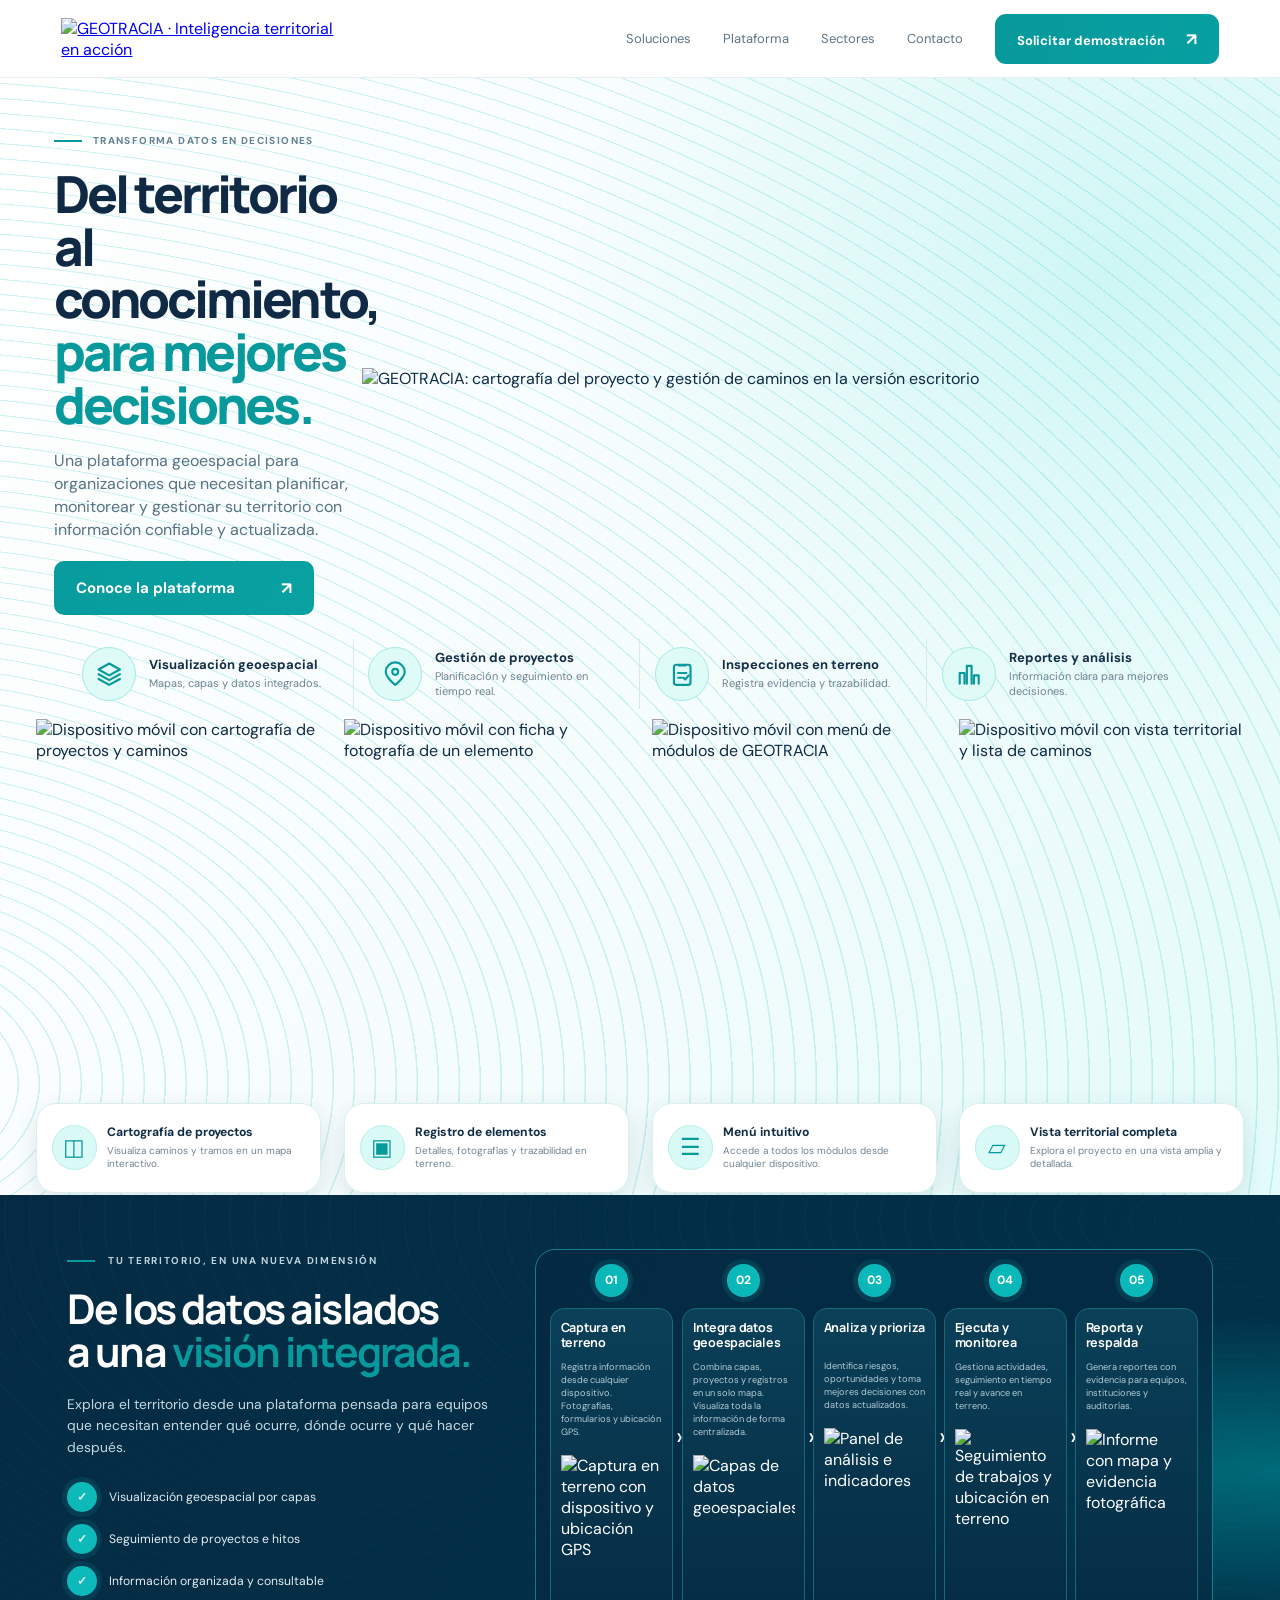
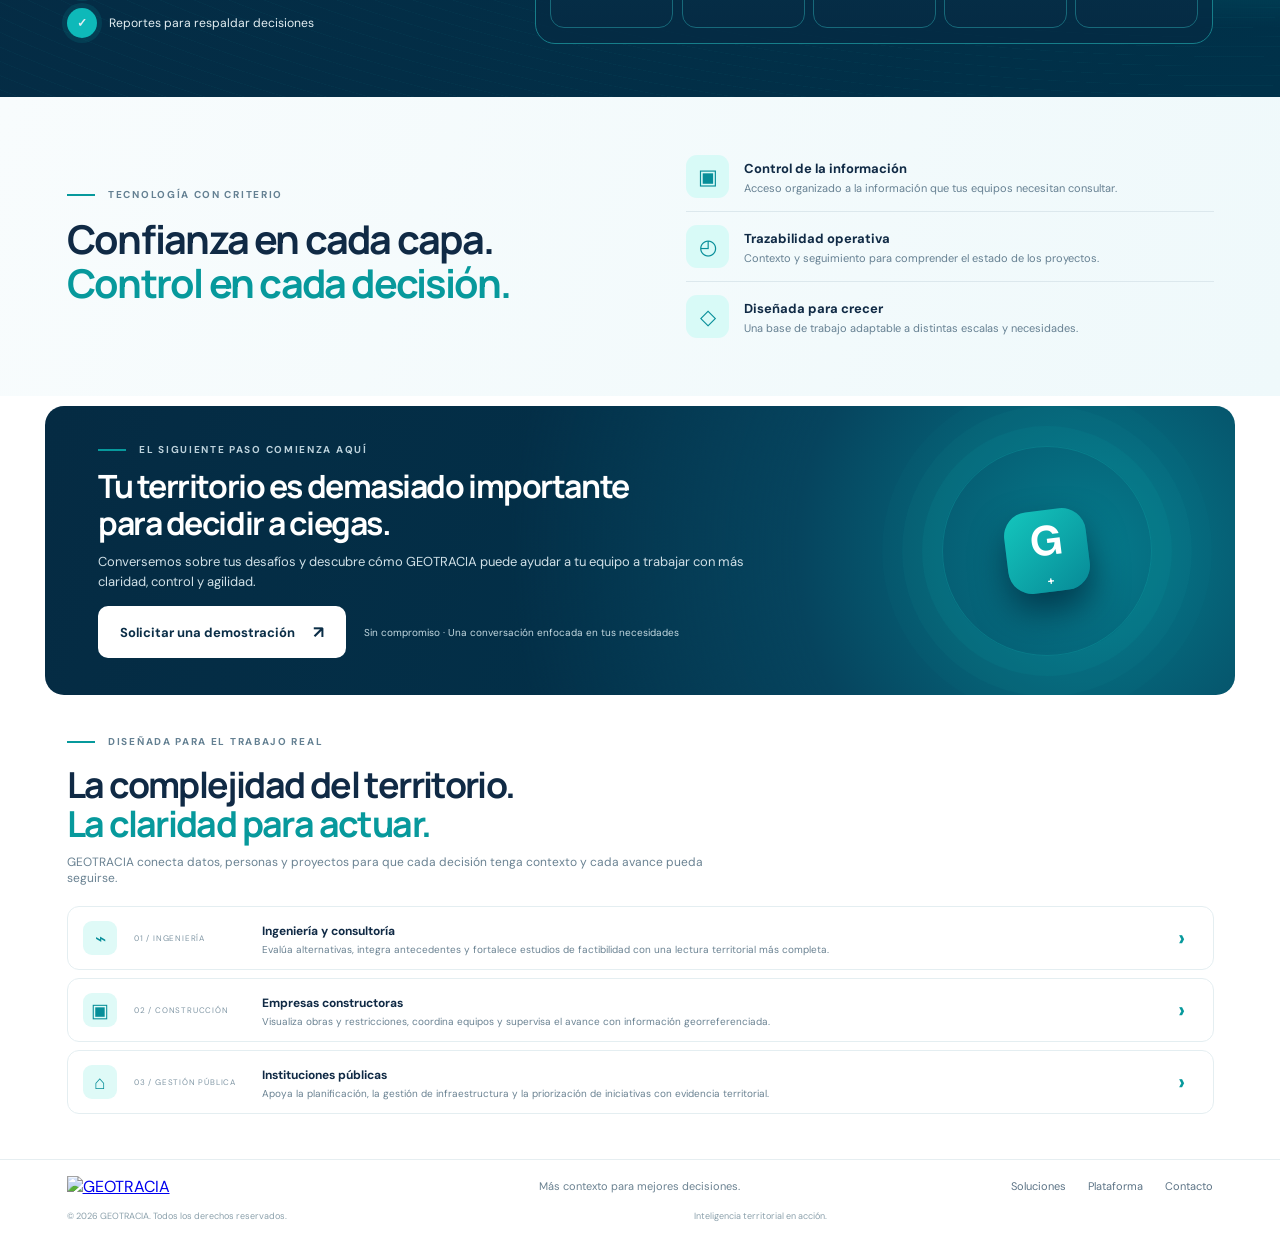
==== index.html @ b6137145 "landing" ====
<!doctype html>
<html lang="es">
<head>
<meta charset="utf-8">
<meta name="viewport" content="width=device-width, initial-scale=1">
<meta name="theme-color" content="#062a42">
<meta name="description" content="GEOTRACIA conecta información geoespacial, proyectos y equipos para tomar mejores decisiones territoriales.">
<title>GEOTRACIA — Inteligencia territorial en acción</title>
<link rel="preconnect" href="https://fonts.googleapis.com">
<link rel="preconnect" href="https://fonts.gstatic.com" crossorigin>
<link href="https://fonts.googleapis.com/css2?family=DM+Sans:wght@400;500;600;700&family=Manrope:wght@400;500;600;700;800&display=swap" rel="stylesheet">
<link rel="stylesheet" href="styles.css">
</head>
<body>
<header class="header">
  <a class="logo" href="#inicio" aria-label="GEOTRACIA, inicio"><img src="assets/logo-geotracia.png" alt="GEOTRACIA · Inteligencia territorial en acción"></a>
  <button class="hamburger" aria-label="Abrir navegación" aria-expanded="false"><i></i><i></i><i></i></button>
  <nav class="nav" aria-label="Principal">
    <a href="#soluciones">Soluciones</a><a href="#plataforma">Plataforma</a><a href="#sectores">Sectores</a><a href="#contacto">Contacto</a>
    <a class="nav-button" href="#contacto">Solicitar demostración <span>↗</span></a>
  </nav>
</header>

<main id="inicio">
<section class="hero">
  <div class="hero-bg-lines" aria-hidden="true"></div>
  <div class="hero-copy">
    <div class="kicker"><span></span> TRANSFORMA DATOS EN DECISIONES</div>
    <h1 class="headline-mobile">El territorio<br>también tiene<br><em>respuestas.</em><br><em>Conéctalas.</em></h1>
    <h1 class="headline-desktop">Del territorio<br>al conocimiento,<br><em>para mejores</em><br><em>decisiones.</em></h1>
    <p class="intro">Una plataforma geoespacial para organizaciones que necesitan planificar, monitorear y gestionar su territorio con información confiable y actualizada.</p>
    <div class="benefits">
      <div><span class="benefit-symbol" aria-hidden="true"><svg viewBox="0 0 24 24"><path d="M3.5 6.5 8.8 4l6.4 2.4L20.5 4v13.5l-5.3 2.4-6.4-2.4-5.3 2.4z"/><path d="M8.8 4v13.5M15.2 6.4v13.5M12 8.5l4-3.2"/></svg></span><b>Información<br>centralizada</b></div>
      <div><span class="benefit-symbol" aria-hidden="true"><svg viewBox="0 0 24 24"><path d="M4 19.5V4.5M4 19.5h16"/><path d="m6.5 15 4-4 3 2 5-6"/><path d="M14.8 7H18.5v3.7"/></svg></span><b>Seguimiento trazable</b></div>
      <div><span class="benefit-symbol" aria-hidden="true"><svg viewBox="0 0 24 24"><path d="M12 3 20 6v5.6c0 4.7-3.2 7.7-8 9.4-4.8-1.7-8-4.7-8-9.4V6z"/><path d="m8.2 12.2 2.4 2.4 5.3-5.4"/></svg></span><b>Decisiones basadas<br>en evidencia</b></div>
    </div>
    <a class="primary-button" href="#plataforma">Conoce la plataforma <span>↗</span></a>
  </div>
  <div class="hero-art">
    <picture class="hero-picture">
      <source media="(max-width: 700px)" srcset="assets/hero-mobile-scene.png">
      <img src="assets/desktop-laptop.png" alt="GEOTRACIA: cartografía del proyecto y gestión de caminos en la versión escritorio">
    </picture>
  </div>
  <div class="desktop-highlights" aria-label="Capacidades de GEOTRACIA">
    <article><span class="highlight-icon" aria-hidden="true"><svg viewBox="0 0 24 24"><path d="m12 3 9 5-9 5-9-5 9-5Z"/><path d="m3 12 9 5 9-5M3 16l9 5 9-5"/></svg></span><div><b>Visualización geoespacial</b><p>Mapas, capas y datos integrados.</p></div></article>
    <article><span class="highlight-icon" aria-hidden="true"><svg viewBox="0 0 24 24"><path d="M20 10c0 5-8 11-8 11S4 15 4 10a8 8 0 1 1 16 0Z"/><circle cx="12" cy="10" r="2.5"/></svg></span><div><b>Gestión de proyectos</b><p>Planificación y seguimiento en tiempo real.</p></div></article>
    <article><span class="highlight-icon" aria-hidden="true"><svg viewBox="0 0 24 24"><rect x="5" y="4" width="14" height="17" rx="2"/><path d="M9 4.5h6M8.5 11h7M8.5 15h3M13 15l1.5 1.5L17.5 13"/></svg></span><div><b>Inspecciones en terreno</b><p>Registra evidencia y trazabilidad.</p></div></article>
    <article><span class="highlight-icon" aria-hidden="true"><svg viewBox="0 0 24 24"><path d="M4 20V11h4v9M10 20V5h4v15M16 20v-7h4v7"/></svg></span><div><b>Reportes y análisis</b><p>Información clara para mejores decisiones.</p></div></article>
  </div>
  <div class="feature-strip">
    <article class="feature-card">
      <picture class="feature-device"><source media="(min-width: 701px)" srcset="assets/desktop-device-map-clean.png"><img src="assets/desktop-phone-1.png" alt="Dispositivo móvil con cartografía de proyectos y caminos"></picture>
      <div class="feature-caption"><span class="feature-icon">◫</span><div><b>Cartografía de proyectos</b><p>Visualiza caminos y tramos en un mapa interactivo.</p></div></div>
    </article>
    <article class="feature-card">
      <picture class="feature-device"><source media="(min-width: 701px)" srcset="assets/desktop-device-detail-clean.png"><img src="assets/desktop-phone-2.png" alt="Dispositivo móvil con ficha y fotografía de un elemento"></picture>
      <div class="feature-caption"><span class="feature-icon">▣</span><div><b>Registro de elementos</b><p>Detalles, fotografías y trazabilidad en terreno.</p></div></div>
    </article>
    <article class="feature-card">
      <picture class="feature-device"><source media="(min-width: 701px)" srcset="assets/desktop-device-menu-clean.png"><img src="assets/desktop-phone-3.png" alt="Dispositivo móvil con menú de módulos de GEOTRACIA"></picture>
      <div class="feature-caption"><span class="feature-icon">☰</span><div><b>Menú intuitivo</b><p>Accede a todos los módulos desde cualquier dispositivo.</p></div></div>
    </article>
    <article class="feature-card feature-card-wide">
      <picture class="feature-device"><source media="(min-width: 701px)" srcset="assets/desktop-device-territory-clean.png"><img src="assets/desktop-phone-4.png" alt="Dispositivo móvil con vista territorial y lista de caminos"></picture>
      <div class="feature-caption"><span class="feature-icon">▱</span><div><b>Vista territorial completa</b><p>Explora el proyecto en una vista amplia y detallada.</p></div></div>
    </article>
  </div>
  <div class="mobile-hero-cta">
    <a class="primary-button" href="#contacto">Solicitar una demostración <span>↗</span></a>
    <div class="mobile-hero-assurances"><span>✓</span> Implementación segura <span>✓</span> Uso simple y eficiente <span>✓</span> Soporte especializado</div>
  </div>
</section>

<section class="workflow" id="soluciones">
  <div class="workflow-inner">
    <div class="workflow-copy">
      <div class="kicker kicker-light"><span></span> TU TERRITORIO, EN UNA NUEVA DIMENSIÓN</div>
      <h2>De los datos aislados<br>a una <em>visión integrada.</em></h2>
      <p>Explora el territorio desde una plataforma pensada para equipos que necesitan entender qué ocurre, dónde ocurre y qué hacer después.</p>
      <ul><li>Visualización geoespacial por capas</li><li>Seguimiento de proyectos e hitos</li><li>Información organizada y consultable</li><li>Reportes para respaldar decisiones</li></ul>
    </div>
    <div class="steps" id="plataforma">
      <article class="step"><div class="step-num">01</div><div class="step-content"><h3>Captura en terreno</h3><p>Registra información desde cualquier dispositivo. Fotografías, formularios y ubicación GPS.</p><img class="step-illustration" src="assets/workflow-capture.png" alt="Captura en terreno con dispositivo y ubicación GPS"></div><span class="step-arrow">›</span></article>
      <article class="step"><div class="step-num">02</div><div class="step-content"><h3>Integra datos geoespaciales</h3><p>Combina capas, proyectos y registros en un solo mapa. Visualiza toda la información de forma centralizada.</p><img class="step-illustration" src="assets/workflow-layers.png" alt="Capas de datos geoespaciales"></div><span class="step-arrow">›</span></article>
      <article class="step"><div class="step-num">03</div><div class="step-content"><h3>Analiza y prioriza</h3><p>Identifica riesgos, oportunidades y toma mejores decisiones con datos actualizados.</p><img class="step-illustration" src="assets/workflow-analysis.png" alt="Panel de análisis e indicadores"></div><span class="step-arrow">›</span></article>
      <article class="step"><div class="step-num">04</div><div class="step-content"><h3>Ejecuta y monitorea</h3><p>Gestiona actividades, seguimiento en tiempo real y avance en terreno.</p><img class="step-illustration" src="assets/workflow-monitor.png" alt="Seguimiento de trabajos y ubicación en terreno"></div><span class="step-arrow">›</span></article>
      <article class="step"><div class="step-num">05</div><div class="step-content"><h3>Reporta y respalda</h3><p>Genera reportes con evidencia para equipos, instituciones y auditorías.</p><img class="step-illustration" src="assets/workflow-report.png" alt="Informe con mapa y evidencia fotográfica"></div></article>
    </div>
  </div>
</section>

<section class="trust">
  <div class="trust-inner">
    <div><div class="kicker"><span></span> TECNOLOGÍA CON CRITERIO</div><h2>Confianza en cada capa.<br><em>Control en cada decisión.</em></h2></div>
    <div class="trust-list">
      <article><span>▣</span><div><b>Control de la información</b><p>Acceso organizado a la información que tus equipos necesitan consultar.</p></div></article>
      <article><span>◴</span><div><b>Trazabilidad operativa</b><p>Contexto y seguimiento para comprender el estado de los proyectos.</p></div></article>
      <article><span>◇</span><div><b>Diseñada para crecer</b><p>Una base de trabajo adaptable a distintas escalas y necesidades.</p></div></article>
    </div>
  </div>
</section>

<section class="contact-wrap" id="contacto">
  <div class="contact-panel">
    <div class="contact-copy"><div class="kicker kicker-light"><span></span> EL SIGUIENTE PASO COMIENZA AQUÍ</div><h2>Tu territorio es demasiado importante<br>para decidir a ciegas.</h2><p>Conversemos sobre tus desafíos y descubre cómo GEOTRACIA puede ayudar a tu equipo a trabajar con más claridad, control y agilidad.</p><div class="contact-actions"><a class="light-button" href="mailto:contacto@geotracia.cl?subject=Solicitud%20de%20demostraci%C3%B3n%20GEOTRACIA">Solicitar una demostración <span>↗</span></a><small>Sin compromiso · Una conversación enfocada en tus necesidades</small></div></div>
    <div class="brand-orbit" aria-hidden="true"><span>G<sup>+</sup></span></div>
  </div>
</section>

<section class="sectors" id="sectores">
  <div class="kicker"><span></span> DISEÑADA PARA EL TRABAJO REAL</div>
  <h2>La complejidad del territorio.<br><em>La claridad para actuar.</em></h2>
  <p class="sectors-intro">GEOTRACIA conecta datos, personas y proyectos para que cada decisión tenga contexto y cada avance pueda seguirse.</p>
  <div class="sector-list">
    <article><span class="sector-icon">⌁</span><small>01 / INGENIERÍA</small><div><b>Ingeniería y consultoría</b><p>Evalúa alternativas, integra antecedentes y fortalece estudios de factibilidad con una lectura territorial más completa.</p></div><strong>›</strong></article>
    <article><span class="sector-icon">▣</span><small>02 / CONSTRUCCIÓN</small><div><b>Empresas constructoras</b><p>Visualiza obras y restricciones, coordina equipos y supervisa el avance con información georreferenciada.</p></div><strong>›</strong></article>
    <article><span class="sector-icon">⌂</span><small>03 / GESTIÓN PÚBLICA</small><div><b>Instituciones públicas</b><p>Apoya la planificación, la gestión de infraestructura y la priorización de iniciativas con evidencia territorial.</p></div><strong>›</strong></article>
  </div>
</section>
</main>
<footer class="footer">
  <a class="footer-logo" href="#inicio"><img src="assets/logo-geotracia.png" alt="GEOTRACIA"></a>
  <p>Más contexto para mejores decisiones.</p><nav><a href="#soluciones">Soluciones</a><a href="#plataforma">Plataforma</a><a href="#contacto">Contacto</a></nav>
  <small>© 2026 GEOTRACIA. Todos los derechos reservados.</small><small>Inteligencia territorial en acción.</small>
</footer>
<script src="script.js"></script>
</body>
</html>
---- styles.css ----
*{box-sizing:border-box}
:root{--navy:#062b43;--deep:#03283f;--teal:#07999c;--aqua:#16c5c6;--ink:#102a45;--muted:#5d7689;--pale:#effbfc;--line:#dce8ed}
html{scroll-behavior:smooth;scroll-padding-top:82px}
body{margin:0;font-family:"DM Sans",Arial,sans-serif;color:var(--ink);background:#fff;overflow-x:hidden}
h1,h2,h3{font-family:Manrope,"DM Sans",sans-serif;letter-spacing:-.045em}h1,h2,p{margin-top:0}em{font-style:normal;color:var(--teal)}
.header{height:76px;padding:0 5.2%;display:flex;align-items:center;justify-content:space-between;border-bottom:1px solid #e5eff1;background:#fff;position:sticky;top:0;z-index:30}
.logo{width:220px;display:block}.logo img,.footer-logo img{display:block;width:100%;height:auto}
.nav{display:flex;align-items:center;gap:clamp(17px,2.5vw,38px)}.nav a,.footer nav a{text-decoration:none;color:#5d7486;font-size:13px;white-space:nowrap}.nav a:hover,.footer a:hover{color:var(--teal)}
.nav .nav-button{background:linear-gradient(115deg,#07999c,#079fa1);color:#fff;border-radius:11px;padding:14px 22px;font-weight:700}.nav-button span{margin-left:18px;font-size:17px}
.hamburger{display:none;border:0;background:none;padding:9px}.hamburger i{display:block;width:24px;height:2px;background:var(--navy);margin:5px}
.hero{position:relative;padding:48px 5.2% 0;display:grid;grid-template-columns:35% 65%;background:radial-gradient(ellipse at 92% 22%,#bff5f2 0,transparent 38%),linear-gradient(105deg,#fff 0%,#f2fcfc 65%,#c9f7f4 100%);isolation:isolate}
.hero-bg-lines{position:absolute;z-index:-1;inset:0;opacity:.25;background:repeating-radial-gradient(ellipse at -10% 90%,transparent 0 19px,#4acacb 20px 21px)}
.hero-copy{padding:20px 0 30px;position:relative;z-index:3}.kicker{font-size:10px;letter-spacing:.17em;font-weight:700;color:#648092;display:flex;align-items:center;gap:13px;margin-bottom:17px}.kicker>span{display:inline-block;width:28px;height:2px;background:var(--teal)}
h1{font-size:clamp(2.55rem,4.1vw,4.25rem);line-height:1.02;font-weight:800;margin-bottom:19px}
.intro{max-width:390px;font-size:15px;line-height:1.5;color:#587184;margin-bottom:19px}
.benefits{display:grid;gap:10px;margin:17px 0 19px}.benefits>div{display:flex;align-items:center;gap:12px;font-size:12px;line-height:1.3}.benefit-symbol{width:35px;height:35px;flex:0 0 35px;display:grid;place-items:center;border-radius:50%;background:#d8faf7;color:#079ba0;font-size:20px}
.primary-button,.light-button{display:inline-flex;align-items:center;justify-content:space-between;gap:18px;text-decoration:none;font-size:13px;font-weight:700;padding:15px 22px;border-radius:10px;transition:transform .2s,box-shadow .2s}.primary-button{background:linear-gradient(110deg,#079b9d,#0aa1a3);color:white;min-width:228px}.primary-button span,.light-button span{font-size:17px}.primary-button:hover,.light-button:hover{transform:translateY(-2px);box-shadow:0 10px 25px #00374c26}
.hero-art{min-width:0;display:flex;align-items:flex-start;justify-content:center;margin:-7px -2% 0 -1%;position:relative}.hero-picture{width:100%;display:block}.hero-picture img{width:100%;height:auto;display:block;object-fit:contain}
.feature-strip{grid-column:1/-1;position:relative;z-index:5;margin:0 -1.2% -1px;display:grid;grid-template-columns:repeat(4,minmax(0,1fr));gap:11px;align-items:end}
.feature-card{min-width:0;display:grid;grid-template-rows:1fr auto;background:#fff;border:1px solid #e3eff1;border-radius:18px 18px 0 0;overflow:hidden;box-shadow:0 9px 25px #00374b13}
.feature-card>img{width:100%;height:190px;object-fit:cover;object-position:top center;display:block;background:#e9f7f7}
.feature-caption{display:flex;align-items:center;gap:10px;padding:12px 13px;min-height:74px}.feature-icon{flex:0 0 37px;width:37px;height:37px;border-radius:50%;background:#d8faf7;color:#068e9a;display:grid;place-items:center;font-size:20px}.feature-caption b{display:block;font-size:12px;margin-bottom:3px}.feature-caption p{font-size:10px;line-height:1.35;color:#678092;margin:0}
.workflow{background:radial-gradient(ellipse at 100% 55%,#006a78 0,transparent 40%),linear-gradient(115deg,#052b44,#003149);color:white;padding:54px 5.2% 46px;position:relative;overflow:hidden}.workflow:before{content:"";position:absolute;inset:0;pointer-events:none;opacity:.45;background:repeating-radial-gradient(ellipse at 96% 5%,transparent 0 23px,#0da7a51a 24px 25px)}
.workflow-inner{position:relative;display:grid;grid-template-columns:36% 64%;gap:3%;align-items:center}.kicker-light{color:#bdd2dc}.workflow-copy h2{font-size:clamp(2rem,3.4vw,3.45rem);line-height:1.08;margin-bottom:16px}.workflow-copy>p{font-size:13px;line-height:1.55;color:#c6d9e0;max-width:430px;margin-bottom:20px}.workflow-copy ul{list-style:none;padding:0;margin:0;display:grid;gap:11px}.workflow-copy li{font-size:12px;display:flex;align-items:center;gap:10px;color:#e3eef2}.workflow-copy li:before{content:"✓";display:grid;place-items:center;width:24px;height:24px;flex:0 0 24px;background:#0eb9b9;border-radius:50%;font-weight:700}
.steps{display:grid;grid-template-columns:repeat(5,minmax(0,1fr));gap:8px;border:1px solid #167e8a;border-radius:17px;padding:12px;background:#052a43b8}.step{min-width:0;position:relative}.step-num{width:34px;height:34px;border-radius:50%;background:#0bb8b9;display:grid;place-items:center;font-size:13px;font-weight:700;margin:0 auto 8px;box-shadow:0 0 0 5px #0bb8b922}.step-content{height:245px;border:1px solid #17697a;border-radius:13px;background:linear-gradient(180deg,#0a4058,#052b44);padding:12px 9px;overflow:hidden}.step h3{font-size:12px;line-height:1.2;margin:0 0 8px;letter-spacing:-.02em}.step p{font-size:9px;line-height:1.45;color:#b5cbd4;margin-bottom:11px}.step img{width:100%;height:100px;object-fit:cover;object-position:top;border-radius:7px}.step-arrow{position:absolute;right:-9px;top:43%;font-size:24px;color:#fff;z-index:2}.step:last-child .step-arrow{display:none}
.layers-art{height:100px;position:relative;display:grid;place-items:center}.layers-art span{position:absolute;font-size:40px;color:#16d0ca;text-shadow:0 12px 0 #087e9d,0 24px 0 #075d7b}.layers-art span:nth-child(2){transform:translate(-10px,-12px);color:#12b8d1}.layers-art span:nth-child(3){transform:translate(10px,12px);color:#0785a8}.bars-art{height:90px;display:flex;align-items:end;gap:4px;border-bottom:1px solid #16859a;padding:0 4px 4px}.bars-art i{flex:1;display:block;height:40%;background:linear-gradient(#19d0c7,#08799c);border-radius:3px 3px 0 0}.bars-art i:nth-child(2){height:68%}.bars-art i:nth-child(3){height:52%}.bars-art i:nth-child(4){height:90%}.bars-art i:nth-child(5){height:65%}.monitor-art{height:90px;display:grid;place-items:center;color:#20d1ca;font-size:22px}.monitor-art b{color:white}
.trust{background:linear-gradient(110deg,#f8fcfd,#eff9fb);padding:45px 5.2%}.trust-inner{display:grid;grid-template-columns:1fr 1fr;gap:8%;align-items:center}.trust h2{font-size:clamp(2rem,3.1vw,3.15rem);line-height:1.1;margin:0}.trust-list article{display:flex;align-items:center;gap:15px;padding:13px 0;border-bottom:1px solid #dce8ed}.trust-list article:last-child{border-bottom:0}.trust-list article>span{width:43px;height:43px;flex:0 0 43px;display:grid;place-items:center;background:#d8faf7;border-radius:11px;color:#078e99;font-size:21px}.trust-list b{font-size:13px}.trust-list p{font-size:11px;color:#668092;margin:3px 0 0;line-height:1.4}
.contact-wrap{padding:10px 3.5% 40px;background:#fff}.contact-panel{position:relative;overflow:hidden;border-radius:19px;background:radial-gradient(circle at 88% 50%,#057b8c 0,#06445e 28%,transparent 55%),linear-gradient(110deg,#052b43,#00344d);color:white;padding:37px 4.5%;display:flex;align-items:center;justify-content:space-between;min-height:230px}.contact-copy{position:relative;z-index:2;max-width:740px}.contact-copy .kicker{margin-bottom:12px}.contact-copy h2{font-size:clamp(1.7rem,2.5vw,2.45rem);line-height:1.15;margin-bottom:10px}.contact-copy>p{font-size:13px;line-height:1.5;color:#d0e0e7;max-width:690px;margin-bottom:15px}.contact-actions{display:flex;align-items:center;gap:18px;flex-wrap:wrap}.light-button{background:#fff;color:#0b2e47;min-width:230px}.contact-actions small{font-size:10px;color:#c4d9e1}.brand-orbit{position:absolute;right:7%;top:50%;transform:translateY(-50%);width:210px;height:210px;border:1px solid #10a4a75c;border-radius:50%;display:grid;place-items:center;box-shadow:0 0 0 20px #10a4a71a,0 0 0 40px #10a4a711,0 0 0 60px #10a4a709}.brand-orbit span{width:82px;height:82px;display:grid;place-items:center;border-radius:24px;background:linear-gradient(140deg,#14c6bd,#078a97);font-size:42px;font-weight:700;transform:rotate(-7deg);box-shadow:0 18px 35px #001f33a6}.brand-orbit sup{font-size:12px}
.sectors{padding:0 5.2% 45px}.sectors h2{font-size:clamp(1.9rem,2.8vw,2.8rem);line-height:1.1;margin-bottom:10px}.sectors-intro{font-size:12px;color:#6a8292;max-width:650px;margin-bottom:20px}.sector-list{display:grid;gap:8px}.sector-list article{display:grid;grid-template-columns:38px 115px 1fr 20px;gap:13px;align-items:center;padding:12px 15px;border:1px solid #e4eef1;border-radius:12px;background:#fff;transition:border-color .2s,transform .2s}.sector-list article:hover{border-color:#a2e6e2;transform:translateX(3px)}.sector-icon{width:34px;height:34px;border-radius:9px;background:#dffaf7;color:#078e99;display:grid;place-items:center;font-size:19px}.sector-list small{font-size:8px;letter-spacing:.1em;color:#8197a5}.sector-list b{font-size:12px}.sector-list p{font-size:10px;line-height:1.4;color:#6a8292;margin:3px 0 0}.sector-list strong{font-size:23px;color:var(--teal)}
.footer{border-top:1px solid #e6eef1;padding:16px 5.2% 13px;display:grid;grid-template-columns:1fr 1fr 1fr;align-items:center;gap:13px}.footer-logo{width:165px}.footer>p{font-size:11px;color:#6b8291;text-align:center;margin:0}.footer nav{display:flex;justify-content:flex-end;gap:22px}.footer nav a{font-size:11px}.footer small{font-size:9px;color:#8ba0ab}.footer small:last-child{text-align:right}
/* Composición escritorio de la sección de proceso: texto a la izquierda y cinco etapas en una sola fila. La vista móvil conserva sus reglas existentes. */
@media(min-width:1001px){
  .workflow{padding:58px 5.2% 52px}
  .workflow-inner{grid-template-columns:minmax(0, .88fr) minmax(0, 1.42fr);gap:3.2%;align-items:center}
  .workflow-copy{min-width:0}
  .workflow-copy h2{font-size:clamp(2.15rem,3.15vw,3.35rem);line-height:1.04;max-width:540px;margin-bottom:18px}
  .workflow-copy h2 br{display:block}
  .workflow-copy>p{font-size:clamp(13px,1.05vw,16px);line-height:1.5;max-width:500px;margin-bottom:22px}
  .workflow-copy ul{gap:12px}
  .workflow-copy li{font-size:clamp(12px,.95vw,15px);gap:12px}
  .workflow-copy li:before{width:30px;height:30px;flex-basis:30px}
  .steps{min-width:0;grid-template-columns:repeat(5,minmax(0,1fr));gap:8px;padding:14px 12px 13px;border-radius:20px}
  .step-num{width:38px;height:38px;font-size:14px;margin-bottom:10px}
  .step-content{height:clamp(270px,24vw,340px);padding:15px 11px 12px;border-radius:14px}
  .step h3{font-size:clamp(12px,1.05vw,16px);line-height:1.2;margin-bottom:10px}
  .step p{font-size:clamp(10px,.78vw,12px);line-height:1.45;margin-bottom:14px}
  .step img{height:clamp(100px,10vw,145px);object-fit:contain;object-position:center bottom}
  .step-arrow{right:-10px;top:43%;font-size:26px}
}

@media(min-width:1400px){.hero{padding-top:60px}.hero-copy{padding-top:20px}.intro{font-size:16px}.benefits{grid-template-columns:repeat(3,1fr);gap:9px}.benefits>div{font-size:11px;gap:7px}.benefit-symbol{width:32px;height:32px;flex-basis:32px}.feature-card>img{height:220px}.feature-caption{min-height:76px}}
@media(max-width:1000px){.header{padding:0 3.5%}.logo{width:190px}.nav{gap:15px}.nav a{font-size:11px}.nav .nav-button{padding:12px 14px}.hero{padding:35px 4% 0;grid-template-columns:38% 62%}.hero-copy{padding-top:14px}.intro{font-size:13px}.benefits{gap:8px}.workflow{padding-inline:4%}.workflow-inner{grid-template-columns:1fr;gap:28px}.workflow-copy{max-width:700px}.workflow-copy h2 br{display:none}.steps{max-width:100%}.step-content{height:210px}.trust{padding-inline:4%}.contact-copy{max-width:78%}.brand-orbit{right:-2%;opacity:.6}}
@media(max-width:700px){
 html{scroll-padding-top:65px}.header{height:60px;padding:0 17px}.logo{width:150px}.hamburger{display:block}.nav{display:none;position:absolute;left:0;right:0;top:59px;background:#fff;padding:12px 20px 20px;box-shadow:0 15px 25px #062b4317;flex-direction:column;align-items:stretch;gap:0}.nav.open{display:flex}.nav a{padding:13px 4px;border-bottom:1px solid #eaf0f2;font-size:13px}.nav .nav-button{margin-top:10px;text-align:center;border:0}
 .hero{display:flex;flex-direction:column;padding:24px 0 0;background:linear-gradient(155deg,#fff 4%,#eafafa 55%,#a9f1ee 100%)}.hero-copy{padding:0 22px 10px}.kicker{font-size:8px;letter-spacing:.13em;gap:8px;margin-bottom:12px}.kicker>span{width:23px}h1{font-size:clamp(2.25rem,9.5vw,3.3rem);line-height:1.01;margin-bottom:13px}.intro{font-size:12px;line-height:1.45;margin-bottom:12px;max-width:380px}.benefits{grid-template-columns:1fr 1fr;gap:9px;margin:13px 0 15px}.benefits>div{font-size:10px;gap:7px}.benefits>div:last-child{grid-column:1/-1}.benefit-symbol{width:31px;height:31px;flex-basis:31px;font-size:17px}.primary-button{min-width:200px;padding:13px 16px;font-size:11px}
 .hero-art{width:100%;margin:0;display:block;overflow:hidden}.hero-picture{width:100%;height:auto}.hero-picture img{width:100%;height:auto;display:block;object-fit:contain}
 .feature-strip{width:100%;margin:0;grid-template-columns:repeat(3,minmax(0,1fr));gap:6px;padding:0 12px;align-items:stretch}.feature-card{border-radius:11px;box-shadow:0 5px 14px #00374b14}.feature-card>img{height:140px;object-fit:cover;object-position:top}.feature-caption{display:block;padding:8px 7px;min-height:80px}.feature-icon{width:25px;height:25px;font-size:14px;margin-bottom:6px}.feature-caption b{font-size:9px;line-height:1.2}.feature-caption p{font-size:8px;line-height:1.3;margin-top:3px}.feature-card-wide{display:none}
 .workflow{padding:31px 18px 30px}.workflow-inner{gap:21px}.workflow-copy h2{font-size:1.85rem;line-height:1.08;margin-bottom:11px}.workflow-copy>p{font-size:11px;line-height:1.45;margin-bottom:14px}.workflow-copy ul{display:none}.steps{display:flex;flex-direction:column;gap:7px;padding:0;border:0;background:transparent}.step{display:grid;grid-template-columns:32px 1fr;gap:9px;align-items:stretch}.step-num{width:30px;height:30px;font-size:11px;margin:9px 0 0;box-shadow:0 0 0 4px #0bb8b922}.step-content{height:auto;min-height:83px;border-radius:11px;padding:10px;display:grid;grid-template-columns:1fr 70px;grid-template-rows:auto auto;column-gap:9px;align-content:center}.step h3{font-size:11px;grid-column:1;grid-row:1;margin-bottom:4px}.step p{font-size:8px;line-height:1.35;grid-column:1;grid-row:2;margin:0}.step img{grid-column:2;grid-row:1/3;width:70px;height:62px;object-fit:cover}.step-arrow{display:none}.layers-art,.bars-art,.monitor-art{grid-column:2;grid-row:1/3;height:62px}.layers-art span{font-size:25px;text-shadow:0 7px 0 #087e9d,0 14px 0 #075d7b}.bars-art{gap:3px}.monitor-art{font-size:16px}
 .trust{padding:30px 20px}.trust-inner{display:block}.trust h2{font-size:1.8rem;line-height:1.1}.trust-list{margin-top:12px}.trust-list article{gap:10px;padding:10px 0}.trust-list article>span{width:35px;height:35px;flex-basis:35px;font-size:17px}.trust-list b{font-size:10px}.trust-list p{font-size:9px;line-height:1.35}
 .contact-wrap{padding:0 10px 28px}.contact-panel{padding:23px 17px;border-radius:13px;min-height:0;display:block;background:radial-gradient(circle at 100% 100%,#078e99 0,transparent 45%),linear-gradient(115deg,#052b43,#00344d)}.contact-copy{max-width:100%}.contact-copy h2{font-size:1.45rem;line-height:1.15}.contact-copy h2 br{display:none}.contact-copy>p{font-size:10px;line-height:1.45;margin-bottom:12px}.contact-actions{display:flex;align-items:flex-start;flex-direction:column;gap:8px}.light-button{min-width:0;padding:11px 13px;font-size:10px}.contact-actions small{font-size:8px}.brand-orbit{width:75px;height:75px;right:-14px;bottom:-20px;top:auto;transform:none;opacity:.22;box-shadow:0 0 0 10px #10a4a71a,0 0 0 20px #10a4a711}.brand-orbit span{width:38px;height:38px;border-radius:11px;font-size:21px}
 .sectors{padding:0 20px 28px}.sectors h2{font-size:1.65rem;line-height:1.1}.sectors-intro{font-size:10px;line-height:1.4;margin-bottom:13px}.sector-list{gap:6px}.sector-list article{grid-template-columns:29px 1fr 15px;gap:7px;padding:9px;border-radius:9px}.sector-icon{width:27px;height:27px;font-size:15px;grid-row:1/3}.sector-list small{grid-column:2;grid-row:1;font-size:7px}.sector-list article>div{grid-column:2;grid-row:2}.sector-list b{font-size:10px}.sector-list p{font-size:8px;line-height:1.3}.sector-list strong{grid-column:3;grid-row:1/3;font-size:19px}
 .footer{padding:13px 18px 10px;grid-template-columns:1fr 1fr;gap:9px}.footer-logo{width:125px}.footer>p{display:none}.footer nav{gap:10px;flex-wrap:wrap;justify-content:flex-end}.footer nav a{font-size:8px}.footer small{font-size:7px}.footer small:last-child{text-align:right}
}
@media(prefers-reduced-motion:reduce){html{scroll-behavior:auto}*,*:before,*:after{transition:none!important}}



/* Ajuste de fidelidad: composición móvil con escena completa como capa visual */
@media(max-width:700px){
  .hero{
    min-height:0;
    height:clamp(690px, 188vw, 790px);
    display:block;
    padding:0;
    overflow:hidden;
    background:#dff8f7;
  }
  .hero-bg-lines{z-index:0;opacity:.18}
  .hero-copy{
    position:absolute;
    z-index:3;
    left:0;
    top:0;
    width:58%;
    padding:24px 0 0 22px;
    pointer-events:none;
  }
  .hero-copy a{pointer-events:auto}
  .hero-copy .kicker{font-size:7px;line-height:1.3;letter-spacing:.08em;gap:6px;margin-bottom:10px;max-width:95%}
  .hero-copy .kicker>span{width:17px;flex:0 0 17px}
  .hero-copy h1{font-size:clamp(25px,7.1vw,34px);line-height:.99;letter-spacing:-.055em;margin-bottom:9px}
  .hero-copy .intro{font-size:9px;line-height:1.35;max-width:100%;margin-bottom:8px}
  .hero-copy .benefits{display:grid;grid-template-columns:1fr;gap:6px;margin:9px 0 10px}
  .hero-copy .benefits>div{font-size:8px;gap:6px;line-height:1.15}
  .hero-copy .benefits>div:last-child{grid-column:auto}
  .hero-copy .benefit-symbol{width:25px;height:25px;flex-basis:25px;font-size:13px}
  .hero-copy .primary-button{min-width:0;width:100%;max-width:190px;padding:11px 10px;gap:5px;font-size:9px;border-radius:8px}
  .hero-art{
    position:absolute;
    z-index:1;
    inset:0;
    width:100%;
    height:100%;
    margin:0;
    display:block;
    overflow:hidden;
    pointer-events:none;
  }
  .hero-picture{position:absolute;inset:0;width:100%;height:100%;display:block}
  .hero-picture img{display:block;width:100%;height:100%;object-fit:cover;object-position:center top}
  .feature-strip{
    position:absolute;
    z-index:4;
    left:12px;
    right:12px;
    bottom:8px;
    width:auto;
    margin:0;
    padding:0;
    display:grid;
    grid-template-columns:repeat(3,minmax(0,1fr));
    gap:5px;
    align-items:stretch;
  }
  .feature-card{
    display:block;
    min-width:0;
    border:0;
    border-radius:999px;
    background:rgba(255,255,255,.97);
    box-shadow:0 5px 18px #00374b22;
    overflow:hidden;
  }
  .feature-card>img{display:none}
  .feature-caption{
    min-height:53px;
    height:100%;
    padding:7px 7px;
    display:flex;
    flex-direction:row;
    align-items:center;
    gap:5px;
  }
  .feature-icon{width:24px;height:24px;flex:0 0 24px;margin:0;font-size:13px}
  .feature-caption b{font-size:7px;line-height:1.1;margin-bottom:2px}
  .feature-caption p{font-size:6px;line-height:1.15;margin:0}
  .feature-card-wide{display:none}
}
@media(max-width:390px){
  .hero{height:735px}
  .hero-copy{width:59%;padding-left:17px;padding-top:22px}
  .hero-copy h1{font-size:26px}
  .hero-copy .intro{font-size:8px}
  .feature-strip{left:8px;right:8px;gap:4px}
  .feature-caption{padding:6px 5px;gap:4px}
  .feature-icon{width:21px;height:21px;flex-basis:21px;font-size:11px}
  .feature-caption b{font-size:6.5px}
  .feature-caption p{font-size:5.5px}
}



/* Iteración móvil 03: contraste del hero y transición blanca hacia las tarjetas */
@media(max-width:700px){
  .hero{
    height:clamp(790px, 205vw, 875px);
    background:#eefafa;
    isolation:isolate;
  }
  .hero:after{
    content:"";
    position:absolute;
    z-index:2;
    inset:0;
    pointer-events:none;
    background:
      linear-gradient(180deg,
        rgba(255,255,255,.16) 0%,
        rgba(255,255,255,.02) 29%,
        rgba(255,255,255,0) 53%,
        rgba(255,255,255,.05) 65%,
        rgba(255,255,255,.52) 77%,
        rgba(255,255,255,.92) 86%,
        #fff 96%);
  }
  .hero-bg-lines{z-index:0;opacity:.14}
  .hero-art{z-index:1}
  .hero-picture img{object-position:center top}
  .hero-copy{
    z-index:4;
    width:49%;
    padding:22px 0 0 22px;
  }
  .hero-copy .kicker{
    font-size:7px;
    line-height:1.35;
    letter-spacing:.09em;
    color:#547486;
    margin-bottom:11px;
  }
  .hero-copy h1{
    font-size:clamp(25px, 7.1vw, 34px);
    line-height:1.01;
    margin-bottom:11px;
    max-width:100%;
  }
  .hero-copy .intro{
    font-size:9px;
    line-height:1.42;
    max-width:100%;
    margin-bottom:11px;
    color:#536f80;
  }
  .hero-copy .benefits{
    display:grid;
    grid-template-columns:1fr;
    gap:7px;
    margin:10px 0 12px;
  }
  .hero-copy .benefits>div{font-size:8px;gap:6px;line-height:1.18}
  .hero-copy .benefits>div:last-child{grid-column:auto}
  .hero-copy .benefit-symbol{width:25px;height:25px;flex-basis:25px;font-size:13px}
  .hero-copy .primary-button{
    min-width:0;
    width:100%;
    max-width:190px;
    padding:11px 10px;
    gap:5px;
    font-size:9px;
  }
  .feature-strip{
    z-index:5;
    left:13px;
    right:13px;
    bottom:13px;
    width:auto;
    margin:0;
    padding:0;
    grid-template-columns:repeat(3,minmax(0,1fr));
    gap:7px;
  }
  .feature-card{
    border:1px solid rgba(221,239,240,.9);
    border-radius:18px;
    background:rgba(255,255,255,.98);
    box-shadow:0 5px 18px rgba(4,54,73,.10);
  }
  .feature-card>img{display:none}
  .feature-caption{
    min-height:61px;
    padding:8px 7px;
    gap:6px;
    align-items:center;
  }
  .feature-icon{
    width:27px;height:27px;flex-basis:27px;
    font-size:14px;margin:0;
  }
  .feature-caption b{font-size:7.2px;line-height:1.15;margin-bottom:3px}
  .feature-caption p{font-size:6.2px;line-height:1.2}
}
@media(max-width:390px){
  .hero{height:815px}
  .hero-copy{width:49%;padding-left:17px;padding-top:20px}
  .hero-copy h1{font-size:25px}
  .hero-copy .intro{font-size:8.2px}
  .feature-strip{left:8px;right:8px;bottom:10px;gap:4px}
  .feature-caption{padding:7px 5px;gap:4px;min-height:58px}
  .feature-icon{width:23px;height:23px;flex-basis:23px;font-size:12px}
  .feature-caption b{font-size:6.5px}
  .feature-caption p{font-size:5.7px}
}


/* Ajuste solicitado: solo la composición superior móvil, basada en la referencia aprobada */
.mobile-hero-cta{display:none}
@media(max-width:700px){
  .hero{
    width:100%;
    height:auto!important;
    min-height:0;
    aspect-ratio:839 / 1536;
    position:relative;
    padding:0;
    display:block;
    overflow:hidden;
    background:#fff;
  }
  .hero:after{
    content:"";
    position:absolute;
    z-index:2;
    top:0;
    left:0;
    right:0;
    height:48%;
    pointer-events:none;
    /* Degradado restringido al encabezado; no se dibuja sobre ninguno de los teléfonos inferiores. */
    background:
      linear-gradient(180deg,
        rgba(255,255,255,.18) 0%,
        rgba(255,255,255,.10) 56%,
        rgba(255,255,255,.035) 82%,
        rgba(255,255,255,0) 100%),
      linear-gradient(90deg,
        rgba(255,255,255,.82) 0%,
        rgba(255,255,255,.66) 28%,
        rgba(255,255,255,.28) 44%,
        rgba(255,255,255,.04) 58%,
        rgba(255,255,255,0) 68%);
  }
  .hero-copy .benefit-symbol svg{
    display:block;
    width:58%;
    height:58%;
    fill:none;
    stroke:#079da0;
    stroke-width:1.8;
    stroke-linecap:round;
    stroke-linejoin:round;
  }
  .hero-bg-lines{z-index:0;opacity:.08}
  .hero-art{
    position:absolute;
    inset:0;
    z-index:1;
    width:100%;
    height:100%;
    margin:0;
    display:block;
    overflow:hidden;
    pointer-events:none;
  }
  .hero-picture{position:absolute;inset:0;width:100%;height:100%;display:block}
  .hero-picture img{
    width:100%;
    height:100%;
    display:block;
    object-fit:cover;
    object-position:center top;
  }
  .hero-copy{
    position:absolute;
    z-index:4;
    top:7.3%;
    left:0;
    width:45%;
    padding:0 0 0 5.4%;
    pointer-events:none;
  }
  .hero-copy .kicker{
    font-size:clamp(6px,1.15vw,9px);
    line-height:1.35;
    letter-spacing:.12em;
    gap:7px;
    margin-bottom:3.2%;
    color:#526f7e;
  }
  .hero-copy .kicker>span{width:17px;flex:0 0 17px}
  .hero-copy h1{
    font-size:clamp(25px,4.05vw,35px);
    line-height:1.02;
    letter-spacing:-.052em;
    margin:0 0 3.5%;
    max-width:100%;
  }
  .hero-copy .intro{
    font-size:clamp(8px,1.52vw,12px);
    line-height:1.38;
    color:#526b7b;
    max-width:100%;
    margin:0 0 4%;
  }
  .hero-copy .benefits{
    display:grid;
    grid-template-columns:1fr;
    gap:clamp(6px,1.5vw,12px);
    margin:3.5% 0 0;
  }
  .hero-copy .benefits>div{
    display:flex;
    align-items:center;
    gap:clamp(6px,1.4vw,12px);
    font-size:clamp(7px,1.5vw,12px);
    line-height:1.2;
  }
  .hero-copy .benefits>div:last-child{grid-column:auto}
  .hero-copy .benefit-symbol{
    width:clamp(25px,6.2vw,50px);
    height:clamp(25px,6.2vw,50px);
    flex:0 0 clamp(25px,6.2vw,50px);
    font-size:clamp(12px,2.5vw,20px);
    background:#d6f7f4;
  }
  .hero-copy .primary-button{display:none}
  .feature-strip{
    position:absolute;
    z-index:5;
    left:3.7%;
    right:3.7%;
    bottom:14.2%;
    width:auto;
    margin:0;
    padding:0;
    display:grid;
    grid-template-columns:repeat(3,minmax(0,1fr));
    gap:1.2%;
    align-items:stretch;
  }
  .feature-card{
    display:block;
    min-width:0;
    border:1px solid rgba(222,241,241,.95);
    border-radius:999px;
    background:rgba(255,255,255,.98);
    box-shadow:0 5px 18px rgba(0,51,71,.12);
    overflow:hidden;
  }
  .feature-card>img{display:none}
  .feature-caption{
    min-height:0;
    height:100%;
    padding:5.5% 5%;
    display:flex;
    flex-direction:row;
    align-items:center;
    gap:5%;
  }
  .feature-icon{
    width:clamp(22px,6.2vw,48px);
    height:clamp(22px,6.2vw,48px);
    flex:0 0 clamp(22px,6.2vw,48px);
    margin:0;
    font-size:clamp(11px,2.6vw,20px);
  }
  .feature-caption b{
    display:block;
    font-size:clamp(6px,1.45vw,12px);
    line-height:1.15;
    margin-bottom:3px;
  }
  .feature-caption p{
    font-size:clamp(5px,1.2vw,10px);
    line-height:1.25;
    margin:0;
  }
  .feature-card-wide{display:none}
  .mobile-hero-cta{
    position:absolute;
    z-index:6;
    left:20%;
    right:20%;
    bottom:5.1%;
    display:flex;
    flex-direction:column;
    align-items:center;
    gap:1.3vw;
  }
  .mobile-hero-cta .primary-button{
    display:flex;
    width:100%;
    max-width:none;
    min-width:0;
    justify-content:center;
    gap:12px;
    padding:clamp(9px,2.2vw,18px) 10px;
    border-radius:9px;
    font-size:clamp(9px,2.1vw,16px);
    box-shadow:0 8px 20px rgba(0,92,100,.14);
  }
  .mobile-hero-cta .primary-button span{font-size:1.35em}
  .mobile-hero-assurances{
    width:145%;
    display:flex;
    justify-content:center;
    align-items:center;
    gap:clamp(3px,.8vw,8px);
    color:#657d8a;
    font-size:clamp(5px,1.08vw,9px);
    white-space:nowrap;
  }
  .mobile-hero-assurances span{
    display:inline-grid;
    place-items:center;
    width:clamp(12px,2.7vw,22px);
    height:clamp(12px,2.7vw,22px);
    border-radius:50%;
    color:#fff;
    background:#12aaa7;
    font-weight:700;
  }
}
@media(max-width:390px){
  .hero-copy{top:7.5%;width:45%;padding-left:5.2%}
  .hero-copy h1{font-size:clamp(24px,7.05vw,28px)}
  .hero-copy .intro{font-size:clamp(8px,2.1vw,9px)}
  .hero-copy .benefits>div{font-size:clamp(7px,1.9vw,8px)}
  .feature-strip{bottom:14.1%;left:3%;right:3%;gap:1%}
  .feature-caption{padding:5% 4%;gap:4%}
  .feature-caption b{font-size:clamp(6px,1.7vw,7px)}
  .feature-caption p{font-size:clamp(5px,1.45vw,6px)}
  .mobile-hero-cta{left:20%;right:20%;bottom:4.7%}
  .mobile-hero-assurances{font-size:5px}
}


/* Mobile polish 07: preserve the top treatment while keeping the two lower phone screens crisp */
@media(max-width:700px){
  .hero:after{
    height:43% !important;
    background:
      linear-gradient(180deg,
        rgba(255,255,255,.16) 0%,
        rgba(255,255,255,.09) 58%,
        rgba(255,255,255,.025) 84%,
        rgba(255,255,255,0) 100%),
      linear-gradient(90deg,
        rgba(255,255,255,.76) 0%,
        rgba(255,255,255,.57) 27%,
        rgba(255,255,255,.22) 43%,
        rgba(255,255,255,.025) 58%,
        rgba(255,255,255,0) 68%) !important;
  }
  .hero-picture,
  .hero-picture img{
    opacity:1 !important;
    filter:none !important;
    -webkit-filter:none !important;
    mix-blend-mode:normal !important;
  }
}


/* Mobile polish 08: fade the white overlay smoothly so there is no visible horizontal edge */
@media(max-width:700px){
  .hero:after{
    height:62% !important;
    background:
      linear-gradient(180deg,
        rgba(255,255,255,.13) 0%,
        rgba(255,255,255,.09) 42%,
        rgba(255,255,255,.035) 72%,
        rgba(255,255,255,0) 100%),
      linear-gradient(90deg,
        rgba(255,255,255,.76) 0%,
        rgba(255,255,255,.57) 27%,
        rgba(255,255,255,.22) 43%,
        rgba(255,255,255,.025) 58%,
        rgba(255,255,255,0) 68%) !important;
    -webkit-mask-image:linear-gradient(to bottom,#000 0%,#000 48%,rgba(0,0,0,.86) 62%,rgba(0,0,0,.48) 78%,transparent 100%) !important;
    mask-image:linear-gradient(to bottom,#000 0%,#000 48%,rgba(0,0,0,.86) 62%,rgba(0,0,0,.48) 78%,transparent 100%) !important;
  }
}

/* Ilustraciones de la sección de proceso: sustitución exclusiva de los gráficos de cada tarjeta */
.step img.step-illustration{width:100%;height:108px;display:block;object-fit:contain;object-position:center;background:transparent;border-radius:0;margin-top:4px}
@media(max-width:700px){
 .step img.step-illustration{grid-column:2;grid-row:1/3;width:70px;height:62px;object-fit:contain;object-position:center;margin:0;border-radius:0;background:transparent}
}


/* Escritorio: hero reconstruido según la referencia aprobada; móvil conserva su composición actual. */
.headline-desktop,.desktop-highlights{display:none}
@media(min-width:701px){
  .header{height:78px;padding-inline:4.8%}
  .logo{width:285px}
  .hero{
    padding:24px 4.2% 0;
    grid-template-columns:minmax(280px,29%) minmax(0,71%);
    grid-template-rows:auto auto auto;
    column-gap:1.2%;
    align-items:start;
    background:radial-gradient(ellipse at 87% 18%,rgba(158,239,235,.42) 0,transparent 35%),linear-gradient(115deg,#fff 0%,#f4fcfc 57%,#e3fbfa 100%);
  }
  .hero-copy{grid-column:1;grid-row:1;padding:32px 0 18px;max-width:460px}
  .hero-copy .kicker{font-size:10px;letter-spacing:.14em;gap:11px;margin-bottom:20px}
  .hero-copy h1{font-size:clamp(38px,4vw,62px);line-height:1.03;letter-spacing:-.055em;margin-bottom:18px}
  .hero-copy .headline-mobile{display:none}
  .hero-copy .headline-desktop{display:block}
  .hero-copy .intro{font-size:clamp(15px,1.25vw,19px);line-height:1.45;max-width:430px;margin-bottom:21px}
  .hero-copy .benefits{display:none}
  .hero-copy .primary-button{min-width:245px;padding:16px 22px;font-size:15px}
  .hero-art{grid-column:2;grid-row:1;margin:-2px -2% 0 -4%;width:106%;align-self:start}
  .hero-picture{width:100%}
  .hero-picture img{width:100%;height:auto;max-height:525px;object-fit:contain;object-position:center top}
  .desktop-highlights{grid-column:1/-1;grid-row:2;display:grid;grid-template-columns:repeat(4,minmax(0,1fr));gap:0;margin:2px 0 22px;padding:0 1.4%;position:relative;z-index:4}
  .desktop-highlights article{display:flex;align-items:center;gap:13px;padding:10px 18px;border-right:1px solid #d8e9eb;min-width:0}
  .desktop-highlights article:last-child{border-right:0}
  .highlight-icon{width:54px;height:54px;flex:0 0 54px;border:1px solid #a4e8e4;border-radius:50%;background:#dffbf8;color:#07999c;display:grid;place-items:center;font-size:28px;font-weight:700}
  .desktop-highlights b{display:block;font-size:clamp(12px,1.05vw,16px);line-height:1.2;margin-bottom:4px}
  .desktop-highlights p{font-size:clamp(10px,.88vw,13px);line-height:1.35;color:#6a8190;margin:0}
  .feature-strip{grid-column:1/-1;grid-row:3;margin:0 -1.5% -1px;gap:22px;align-items:stretch}
  .feature-card{grid-template-rows:1fr auto;border:0;border-radius:22px 22px 0 0;background:transparent;box-shadow:none;overflow:visible}
  .feature-card>img{height:clamp(350px,39vw,520px);object-fit:contain;object-position:center bottom;background:transparent;padding:0 4px}
  .feature-caption{min-height:96px;padding:15px 16px;gap:12px;align-items:flex-start;background:#fff;border:1px solid #e0eff0;border-radius:18px;box-shadow:0 7px 22px #00374b0d}
  .feature-icon{width:44px;height:44px;flex-basis:44px;font-size:23px}
  .feature-caption b{font-size:14px;line-height:1.25;margin:2px 0 5px}
  .feature-caption p{font-size:12px;line-height:1.4}
  .feature-card-wide{display:grid}
  .mobile-hero-cta{display:none}
}
@media(min-width:1200px){
  .hero{padding-top:30px}
  .hero-copy{padding-top:36px}
  .hero-picture img{max-height:570px}
  .desktop-highlights{margin-top:-4px;margin-bottom:18px}
  .feature-strip{gap:26px}
  .feature-card>img{height:clamp(420px,39vw,560px)}
}

/* Iteración escritorio 12: composición superior con notebook, capacidades y cuatro dispositivos.
   Los ajustes quedan limitados a escritorio; las reglas móviles aprobadas permanecen intactas. */
@media(min-width:701px){
  .hero{
    padding:24px 4.2% 0;
    grid-template-columns:minmax(300px,28%) minmax(0,72%);
    grid-template-rows:auto auto auto;
    column-gap:1.1%;
    row-gap:0;
  }
  .hero-copy{grid-column:1;grid-row:1;padding:34px 0 16px;align-self:center;max-width:470px}
  .hero-copy .headline-desktop{display:block}
  .hero-copy .intro{max-width:420px;margin-bottom:20px}
  .hero-copy .primary-button{min-width:260px}
  .hero-art{grid-column:2;grid-row:1;align-self:center;align-items:center;margin:0 -2.8% 0 -4%;width:106%;transform:translateY(10px)}
  .hero-picture{width:100%}
  .hero-picture img{width:100%;height:auto;max-height:540px;object-fit:contain;object-position:center center}
  .desktop-highlights{grid-column:1/-1;grid-row:2;display:grid;grid-template-columns:repeat(4,minmax(0,1fr));gap:0;margin:7px 0 14px;padding:0 1.1%;position:relative;z-index:4}
  .desktop-highlights article{display:flex;align-items:center;gap:12px;padding:10px 16px;border-right:1px solid #d8e9eb;min-width:0}
  .desktop-highlights article:last-child{border-right:0}
  .highlight-icon{width:52px;height:52px;flex:0 0 52px;border:1px solid #a4e8e4;border-radius:50%;background:#dffbf8;color:#07999c;display:grid;place-items:center;font-size:27px;font-weight:700}
  .desktop-highlights b{display:block;font-size:clamp(12px,1vw,16px);line-height:1.2;margin-bottom:4px}
  .desktop-highlights p{font-size:clamp(10px,.85vw,13px);line-height:1.35;color:#6a8190;margin:0}
  .feature-strip{grid-column:1/-1;grid-row:3;margin:0 -1.5% -1px;gap:18px;align-items:end}
  .feature-card{min-width:0;display:grid;grid-template-rows:auto auto;border:0;border-radius:0;background:transparent;box-shadow:none;overflow:visible;position:relative;padding-top:0}
  .feature-card>img{width:100%;height:clamp(300px,31vw,440px);object-fit:contain;object-position:center bottom;background:transparent;padding:0 4px;display:block}
  .feature-caption{min-height:91px;padding:14px 13px;gap:10px;align-items:flex-start;background:#fff;border:1px solid #e0eff0;border-radius:18px;box-shadow:0 7px 22px #00374b0d;margin-top:-1px}
  .feature-icon{width:42px;height:42px;flex:0 0 42px;font-size:22px}
  .feature-caption b{font-size:13px;line-height:1.25;margin:2px 0 5px}
  .feature-caption p{font-size:11px;line-height:1.4}
  .feature-card-wide{display:grid}
}
@media(min-width:1200px){
  .hero{padding-top:28px}
  .hero-copy{padding-top:28px}
  .hero-picture img{max-height:550px}
  .desktop-highlights{margin-top:5px;margin-bottom:13px}
  .feature-strip{gap:20px}
  .feature-card>img{height:clamp(360px,31vw,470px)}
}


/* GEOTRACIA escritorio v13: dispositivos individuales transparentes.
   Solo aplica desde 701px; la vista móvil conserva sus imágenes originales. */
@media (min-width: 701px) {
  .desktop-highlights { display: none !important; }
  .hero {
    grid-template-rows: auto auto;
    row-gap: 0;
    padding-bottom: 0;
  }
  .hero-copy { grid-row: 1; }
  .hero-art { grid-row: 1; }
  .feature-strip {
    grid-row: 2;
    margin: 4px -1.5% 0;
    gap: clamp(12px, 2vw, 26px);
    align-items: end;
  }
  .feature-card {
    grid-template-rows: minmax(350px, 34vw) auto;
    min-width: 0;
    overflow: visible;
    padding: 0;
    background: transparent;
    border: 0;
    border-radius: 0;
    box-shadow: none;
  }
  .feature-device {
    width: 100%;
    height: 100%;
    display: flex;
    align-items: flex-end;
    justify-content: center;
    min-width: 0;
    background: transparent;
  }
  .feature-device img {
    display: block;
    width: 100%;
    height: 100%;
    max-height: 500px;
    padding: 0;
    object-fit: contain;
    object-position: center bottom;
    background: transparent;
  }
  .feature-caption {
    position: relative;
    z-index: 2;
    margin-top: 0;
    min-height: 90px;
  }
}
@media (min-width: 1200px) {
  .feature-card { grid-template-rows: minmax(390px, 34vw) auto; }
  .feature-device img { max-height: 540px; }
}

@media (max-width: 700px) {
  .feature-device { display: block; width: 100%; height: auto; }
  .feature-device img {
    width: 100%;
    height: 140px;
    display: block;
    object-fit: cover;
    object-position: top;
    background: #e9f7f7;
  }
}


/* v14: corrección exclusiva para móvil.
   Oculta las imágenes duplicadas de la franja de características que se superponían
   sobre los teléfonos integrados en la imagen principal. Escritorio no cambia. */
@media (max-width: 700px) {
  .feature-strip .feature-device {
    display: none !important;
  }
  .feature-strip .feature-card {
    border-radius: 16px !important;
  }
}

/* GEOTRACIA v15 — escritorio: fila única de dispositivos y fichas superpuestas.
   No altera el diseño móvil aprobado (max-width: 700px). */
@media (min-width: 701px) {
  .hero {
    grid-template-rows: auto auto !important;
    row-gap: 0 !important;
    overflow: visible;
  }

  .feature-strip {
    grid-column: 1 / -1 !important;
    grid-row: 2 !important;
    display: grid !important;
    grid-template-columns: repeat(4, minmax(0, 1fr)) !important;
    align-items: end !important;
    gap: clamp(12px, 1.8vw, 26px) !important;
    margin: 8px -1.5% 0 !important;
    padding: 0 0 2px !important;
    position: relative;
    z-index: 3;
  }

  .feature-strip .feature-card {
    display: block !important;
    position: relative !important;
    min-width: 0 !important;
    height: clamp(390px, 36vw, 520px) !important;
    padding: 0 !important;
    overflow: visible !important;
    background: transparent !important;
    border: 0 !important;
    border-radius: 0 !important;
    box-shadow: none !important;
  }

  .feature-strip .feature-device {
    display: flex !important;
    width: 100% !important;
    height: 100% !important;
    align-items: flex-end !important;
    justify-content: center !important;
    min-width: 0 !important;
    background: transparent !important;
  }

  .feature-strip .feature-device img {
    display: block !important;
    width: 100% !important;
    height: 100% !important;
    max-height: none !important;
    padding: 0 !important;
    object-fit: contain !important;
    object-position: center bottom !important;
    background: transparent !important;
  }

  .feature-strip .feature-caption {
    position: absolute !important;
    z-index: 5 !important;
    left: 0 !important;
    right: 0 !important;
    bottom: 0 !important;
    display: flex !important;
    align-items: center !important;
    gap: clamp(8px, .8vw, 13px) !important;
    min-height: clamp(76px, 7vw, 96px) !important;
    margin: 0 !important;
    padding: clamp(10px, 1.05vw, 15px) clamp(10px, 1.15vw, 17px) !important;
    background: rgba(255,255,255,.97) !important;
    border: 1px solid #d9eeee !important;
    border-radius: 20px !important;
    box-shadow: 0 8px 24px rgba(0,55,75,.12) !important;
    box-sizing: border-box !important;
  }

  .feature-strip .feature-icon {
    display: grid !important;
    place-items: center !important;
    width: clamp(36px, 3.5vw, 48px) !important;
    height: clamp(36px, 3.5vw, 48px) !important;
    flex: 0 0 clamp(36px, 3.5vw, 48px) !important;
    border: 1px solid #b8efeb !important;
    border-radius: 50% !important;
    background: #d9faf6 !important;
    color: #079a9b !important;
    font-size: clamp(19px, 1.8vw, 25px) !important;
    line-height: 1 !important;
  }

  .feature-strip .feature-caption > div { min-width: 0; }
  .feature-strip .feature-caption b {
    display: block !important;
    margin: 0 0 4px !important;
    color: #102d45 !important;
    font-size: clamp(11px, .95vw, 14px) !important;
    line-height: 1.22 !important;
  }
  .feature-strip .feature-caption p {
    margin: 0 !important;
    color: #718391 !important;
    font-size: clamp(9px, .78vw, 12px) !important;
    line-height: 1.32 !important;
  }
}

@media (min-width: 1200px) {
  .feature-strip .feature-card { height: clamp(430px, 37vw, 560px) !important; }
}


/* GEOTRACIA v16 — fila de capacidades entre notebook y teléfonos, solo escritorio.
   La composición móvil aprobada queda sin cambios. */
@media (min-width: 701px) {
  .hero {
    grid-template-rows: auto auto auto !important;
    row-gap: 0 !important;
  }
  .hero-copy, .hero-art { grid-row: 1 !important; }
  .desktop-highlights {
    display: grid !important;
    grid-column: 1 / -1 !important;
    grid-row: 2 !important;
    grid-template-columns: repeat(4, minmax(0, 1fr)) !important;
    gap: 0 !important;
    margin: 8px 0 10px !important;
    padding: 0 1.1% !important;
    position: relative !important;
    z-index: 4 !important;
    align-self: center;
  }
  .desktop-highlights article {
    display: flex !important;
    align-items: center !important;
    gap: clamp(9px, 1vw, 16px) !important;
    min-width: 0 !important;
    padding: 8px clamp(8px, 1.2vw, 18px) !important;
    border-right: 1px solid #d8e9eb !important;
  }
  .desktop-highlights article:last-child { border-right: 0 !important; }
  .desktop-highlights .highlight-icon {
    display: grid !important;
    place-items: center !important;
    width: clamp(42px, 4.2vw, 58px) !important;
    height: clamp(42px, 4.2vw, 58px) !important;
    flex: 0 0 clamp(42px, 4.2vw, 58px) !important;
    border: 1px solid #a4e8e4 !important;
    border-radius: 50% !important;
    background: #dffbf8 !important;
    color: #07999c !important;
    font-size: 25px !important;
  }
  .desktop-highlights .highlight-icon svg {
    display: block; width: 55%; height: 55%; fill: none;
    stroke: currentColor; stroke-width: 1.8; stroke-linecap: round; stroke-linejoin: round;
  }
  .desktop-highlights b {
    display: block !important; font-size: clamp(11px, 1.02vw, 16px) !important;
    line-height: 1.2 !important; margin: 0 0 4px !important; color: #142e45;
  }
  .desktop-highlights p {
    margin: 0 !important; color: #718391 !important;
    font-size: clamp(9px, .86vw, 13px) !important; line-height: 1.32 !important;
  }
  .feature-strip { grid-row: 3 !important; margin-top: 0 !important; }
}

/* GEOTRACIA v18 — reorganización definitiva de la sección de proceso en escritorio.
   En móvil se mantienen las reglas aprobadas de presentación vertical. */
@media (min-width: 1001px) {
  .workflow { padding: clamp(42px, 4.2vw, 66px) clamp(28px, 5.2vw, 84px); }
  .workflow-inner {
    display: grid;
    grid-template-columns: minmax(0, .82fr) minmax(0, 1.28fr);
    gap: clamp(22px, 2.6vw, 42px);
    align-items: center;
    max-width: 1680px;
    margin: 0 auto;
  }
  .workflow-copy { min-width: 0; }
  .workflow-copy .kicker { margin-bottom: 20px; }
  .workflow-copy h2 {
    max-width: 620px;
    font-size: clamp(2.2rem, 3.2vw, 3.55rem);
    line-height: 1.06;
    margin: 0 0 20px;
    text-wrap: balance;
  }
  .workflow-copy h2 br { display: block; }
  .workflow-copy > p {
    max-width: 540px;
    font-size: clamp(13px, 1.08vw, 16px);
    line-height: 1.55;
    margin-bottom: 24px;
  }
  .workflow-copy ul { gap: 12px; }
  .workflow-copy li { font-size: clamp(12px, .95vw, 15px); gap: 12px; }
  .workflow-copy li:before { width: 30px; height: 30px; flex-basis: 30px; }
  .steps {
    width: 100%;
    min-width: 0;
    display: grid;
    grid-template-columns: repeat(5, minmax(0, 1fr));
    gap: clamp(6px, .65vw, 11px);
    padding: clamp(12px, 1.15vw, 18px);
    border: 1px solid #167e8a;
    border-radius: 20px;
    background: #052a43b8;
  }
  .step { min-width: 0; }
  .step-num {
    width: clamp(32px, 2.55vw, 40px);
    height: clamp(32px, 2.55vw, 40px);
    font-size: clamp(12px, .9vw, 14px);
    margin: 0 auto 11px;
  }
  .step-content {
    height: clamp(285px, 25vw, 360px);
    padding: clamp(10px, .9vw, 15px) clamp(8px, .75vw, 12px);
    border-radius: 14px;
    display: flex;
    flex-direction: column;
    overflow: hidden;
  }
  .step h3 {
    font-size: clamp(11px, .98vw, 15px);
    line-height: 1.22;
    margin: 0 0 10px;
    min-height: 2.35em;
  }
  .step p {
    font-size: clamp(9px, .72vw, 11px);
    line-height: 1.42;
    margin: 0 0 12px;
    flex: 0 0 auto;
  }
  .step img {
    width: 100%;
    height: clamp(105px, 10vw, 150px);
    margin-top: auto;
    object-fit: contain;
    object-position: center bottom;
    border-radius: 8px;
  }
  .step-arrow { right: calc(clamp(6px, .65vw, 11px) * -1 - 2px); top: 43%; font-size: 25px; }
}

/* GEOTRACIA v19 — la sección de proceso también adopta la composición horizontal
   de referencia en tablet y pantallas compactas; no altera el hero ni otras secciones. */
@media (min-width: 601px) and (max-width: 1000px) {
  .workflow { padding: 30px 4% 28px; }
  .workflow-inner {
    display: grid;
    grid-template-columns: minmax(0, .78fr) minmax(0, 1.32fr);
    gap: 18px;
    align-items: center;
  }
  .workflow-copy { max-width: none; min-width: 0; }
  .workflow-copy .kicker { font-size: 7px; letter-spacing: .12em; gap: 7px; margin-bottom: 10px; }
  .workflow-copy .kicker > span { width: 18px; }
  .workflow-copy h2 { font-size: clamp(19px, 3.2vw, 30px); line-height: 1.04; margin: 0 0 10px; }
  .workflow-copy h2 br { display: block; }
  .workflow-copy > p { font-size: clamp(9px, 1.2vw, 12px); line-height: 1.4; margin-bottom: 11px; }
  .workflow-copy ul { display: grid; gap: 6px; }
  .workflow-copy li { font-size: clamp(8px, 1vw, 10px); gap: 6px; line-height: 1.25; }
  .workflow-copy li:before { width: 18px; height: 18px; flex-basis: 18px; font-size: 10px; }
  .steps {
    display: grid;
    grid-template-columns: repeat(5, minmax(0, 1fr));
    gap: 5px;
    min-width: 0;
    width: 100%;
    padding: 9px 7px 8px;
    border: 1px solid #167e8a;
    border-radius: 13px;
    background: #052a43b8;
  }
  .step { display: block; min-width: 0; }
  .step-num { width: 25px; height: 25px; font-size: 9px; margin: 0 auto 7px; box-shadow: 0 0 0 3px #0bb8b922; }
  .step-content {
    height: clamp(175px, 27vw, 230px);
    min-height: 0;
    display: flex;
    flex-direction: column;
    padding: 8px 6px 6px;
    border-radius: 9px;
    overflow: hidden;
  }
  .step h3 { font-size: clamp(8px, 1.05vw, 11px); line-height: 1.15; min-height: 2.3em; margin: 0 0 6px; }
  .step p { font-size: clamp(6px, .78vw, 8px); line-height: 1.3; margin: 0 0 6px; flex: 0 0 auto; }
  .step img.step-illustration, .step img { display: block; width: 100%; height: clamp(48px, 8vw, 70px); object-fit: contain; object-position: center bottom; margin-top: auto; border-radius: 0; background: transparent; }
  .step-arrow { display: block; right: -6px; top: 42%; font-size: 17px; }
}

/* GEOTRACIA v20 — sistema de movimiento premium, ligero y accesible.
   Las animaciones no alteran las dimensiones ni la composición aprobada de móvil/escritorio. */
:root { --motion-ease: cubic-bezier(.2,.75,.25,1); }
html { scroll-behavior: smooth; }
body { overflow-x: clip; }
.header { transition: box-shadow .35s ease, background-color .35s ease; }
.header.is-scrolled { box-shadow: 0 8px 28px rgba(4,43,64,.09); }

/* Entrada cinematográfica del hero */
.motion-ready .hero-copy > .kicker,
.motion-ready .hero-copy > h1,
.motion-ready .hero-copy > .intro,
.motion-ready .hero-copy > .benefits,
.motion-ready .hero-copy > .primary-button {
  animation: geo-rise-in .85s var(--motion-ease) both;
}
.motion-ready .hero-copy > .kicker { animation-delay: .08s; }
.motion-ready .hero-copy > h1 { animation-delay: .18s; }
.motion-ready .hero-copy > .intro { animation-delay: .3s; }
.motion-ready .hero-copy > .benefits { animation-delay: .4s; }
.motion-ready .hero-copy > .primary-button { animation-delay: .5s; }
.motion-ready .hero-picture { animation: geo-art-arrive 1.15s .16s var(--motion-ease) both; transform-origin: 58% 50%; }
.hero-bg-lines { animation: geo-lines-drift 26s linear infinite; }
.hero-picture img { transition: filter .55s ease; }
@media (hover:hover) and (min-width:701px) {
  .hero-picture:hover img { filter: drop-shadow(0 20px 28px rgba(0,75,94,.13)); }
  .primary-button, .nav-button, .light-button { transition: transform .28s var(--motion-ease), box-shadow .28s ease, background-color .28s ease; }
  .primary-button:hover, .nav-button:hover, .light-button:hover { transform: translateY(-3px); box-shadow: 0 12px 25px rgba(0,126,135,.2); }
}

/* Revelado al entrar en pantalla: escalonado y solo una vez */
.js-reveal { opacity: 1; transform: none; }
.motion-ready .js-reveal { opacity: 0; transform: translate3d(0,24px,0); filter: blur(3px); transition: opacity .78s var(--motion-ease), transform .78s var(--motion-ease), filter .78s ease; transition-delay: var(--reveal-delay, 0ms); will-change: opacity, transform; }
.motion-ready .js-reveal.is-in-view { opacity: 1; transform: translate3d(0,0,0); filter: blur(0); }
.motion-ready .desktop-highlights article.js-reveal { transform: translate3d(0,16px,0) scale(.985); }
.motion-ready .desktop-highlights article.js-reveal.is-in-view { transform: translate3d(0,0,0) scale(1); }
.feature-card { transition: transform .45s var(--motion-ease), box-shadow .45s ease, border-color .35s ease; }
@media (hover:hover) and (min-width:701px) {
  .feature-card:hover { transform: translateY(-7px); border-color: #a2e6e2; box-shadow: 0 18px 38px rgba(0,48,68,.14); }
  .feature-card:hover .feature-device img { transform: scale(1.018); }
}
.feature-device img { transition: transform .7s var(--motion-ease); }
.feature-caption { transition: background-color .35s ease; }
.feature-card:hover .feature-caption { background-color: #f5fffe; }
.feature-icon { transition: transform .45s var(--motion-ease), box-shadow .35s ease; }
.feature-card:hover .feature-icon { transform: rotate(-8deg) scale(1.08); box-shadow: 0 0 0 5px rgba(13,183,181,.1); }

/* El proceso se ilumina por etapas al aparecer, sin movimiento permanente invasivo */
.steps { position: relative; isolation: isolate; }
.steps::after { content:""; position:absolute; inset:0; border-radius:inherit; pointer-events:none; opacity:0; background:linear-gradient(105deg,transparent 0%,rgba(31,219,210,.10) 48%,transparent 65%); transform:translateX(-110%); }
.steps.is-in-view::after { opacity:1; animation: geo-scan 1.35s .2s ease-out both; }
.step-content { transition: border-color .4s ease, background .4s ease, transform .45s var(--motion-ease), box-shadow .4s ease; }
.step-num { transition: box-shadow .45s ease, transform .45s var(--motion-ease), background .45s ease; }
.step.is-in-view .step-num { animation: geo-number-pop .55s var(--motion-ease) both; animation-delay: var(--reveal-delay, 0ms); }
.step.is-in-view .step-content { animation: geo-card-rise .65s var(--motion-ease) both; animation-delay: calc(var(--reveal-delay, 0ms) + 70ms); }
.step.is-in-view .step-illustration { animation: geo-illustration-in .8s .15s var(--motion-ease) both; }
.step-arrow { transition: color .3s ease, transform .3s ease; }
.steps.is-in-view .step:not(:last-child) .step-arrow { animation: geo-arrow-nudge .9s 1.1s ease-in-out 2; }
@media (hover:hover) and (min-width:601px) {
  .step:hover .step-content { transform: translateY(-4px); border-color: #19bdbd; box-shadow: 0 12px 25px rgba(0,13,28,.2), inset 0 1px rgba(91,241,230,.08); }
  .step:hover .step-num { transform: scale(1.08); box-shadow: 0 0 0 6px #0bb8b92a, 0 0 22px #0bb8b94d; }
}
.workflow:before { animation: geo-lines-drift 34s linear infinite reverse; }
.workflow-copy li:before { transition: transform .35s var(--motion-ease), box-shadow .35s ease; }
.workflow-copy li.is-in-view:before { box-shadow: 0 0 0 5px rgba(14,185,185,.12); }

/* Profundidad ambiental en la llamada a la acción */
.brand-orbit { animation: geo-orbit-breathe 7s ease-in-out infinite; }
.brand-orbit span { animation: geo-brand-float 5s ease-in-out infinite; }
.contact-panel::after { content:""; position:absolute; inset:-30%; pointer-events:none; background:linear-gradient(110deg,transparent 40%,rgba(83,240,229,.055) 50%,transparent 60%); transform:translateX(-70%); animation:geo-panel-glint 9s 1.2s ease-in-out infinite; }
.contact-copy { z-index:2; }
.sector-list article { transition: border-color .25s ease, transform .35s var(--motion-ease), box-shadow .35s ease; }
@media (hover:hover) {
  .sector-list article:hover { box-shadow: 0 8px 22px rgba(0,55,75,.07); }
}

@keyframes geo-rise-in { from { opacity:0; transform:translate3d(0,22px,0); filter:blur(5px); } to { opacity:1; transform:translate3d(0,0,0); filter:blur(0); } }
@keyframes geo-art-arrive { from { opacity:0; transform:translate3d(24px,12px,0) scale(.975); filter:blur(5px); } to { opacity:1; transform:translate3d(0,0,0) scale(1); filter:blur(0); } }
@keyframes geo-lines-drift { 0% { background-position:0 0; } 100% { background-position:180px 120px; } }
@keyframes geo-scan { 0% { transform:translateX(-110%); opacity:0; } 15% { opacity:1; } 100% { transform:translateX(110%); opacity:0; } }
@keyframes geo-number-pop { 0% { opacity:.5; transform:scale(.72); } 72% { transform:scale(1.12); } 100% { opacity:1; transform:scale(1); } }
@keyframes geo-card-rise { from { opacity:.7; transform:translateY(10px); } to { opacity:1; transform:translateY(0); } }
@keyframes geo-illustration-in { from { opacity:.55; transform:translateY(8px) scale(.97); } to { opacity:1; transform:translateY(0) scale(1); } }
@keyframes geo-arrow-nudge { 0%,100% { transform:translateX(0); } 50% { transform:translateX(3px); } }
@keyframes geo-orbit-breathe { 0%,100% { box-shadow:0 0 0 20px #10a4a71a,0 0 0 40px #10a4a711,0 0 0 60px #10a4a709; } 50% { box-shadow:0 0 0 25px #10a4a71a,0 0 0 49px #10a4a711,0 0 0 72px #10a4a709; } }
@keyframes geo-brand-float { 0%,100% { transform:translateY(0) rotate(-7deg); } 50% { transform:translateY(-7px) rotate(-3deg); } }
@keyframes geo-panel-glint { 0%,65%,100% { transform:translateX(-70%); } 82% { transform:translateX(70%); } }

@media (max-width:700px) {
  .motion-ready .hero-picture { animation-duration:1s; }
  .motion-ready .js-reveal { transform:translate3d(0,18px,0); filter:blur(2px); transition-duration:.62s; }
  .steps.is-in-view::after { animation-duration:1s; }
  .brand-orbit { animation-duration:9s; }
  .brand-orbit span { animation-duration:6s; }
  .contact-panel::after { animation-duration:12s; }
}
@media (prefers-reduced-motion: reduce) {
  html { scroll-behavior:auto !important; }
  *, *::before, *::after { animation-duration:.01ms !important; animation-iteration-count:1 !important; transition-duration:.01ms !important; scroll-behavior:auto !important; }
  .motion-ready .js-reveal { opacity:1 !important; transform:none !important; filter:none !important; }
}


/* Footer de sitio: conservar visible en todas las resoluciones y con animaciones activas. */
.footer, .footer > * {
  opacity: 1;
  visibility: visible;
  filter: none;
  transform: none;
}


/* v22 — ritmo cinematográfico más pausado, manteniendo el footer institucional. */
:root {
  --motion-ease: cubic-bezier(.2,.72,.22,1);
}
.motion-ready .hero-copy > .kicker,
.motion-ready .hero-copy > h1,
.motion-ready .hero-copy > .intro,
.motion-ready .hero-copy > .benefits,
.motion-ready .hero-copy > .primary-button {
  animation-duration: 1.35s;
}
.motion-ready .hero-copy > .kicker { animation-delay: .18s; }
.motion-ready .hero-copy > h1 { animation-delay: .34s; }
.motion-ready .hero-copy > .intro { animation-delay: .56s; }
.motion-ready .hero-copy > .benefits { animation-delay: .76s; }
.motion-ready .hero-copy > .primary-button { animation-delay: .96s; }
.motion-ready .hero-picture {
  animation-duration: 1.75s;
  animation-delay: .28s;
}
.motion-ready .js-reveal {
  transition-duration: 1.08s;
}
.steps.is-in-view::after {
  animation-duration: 1.9s;
}
.step.is-in-view .step-num {
  animation-duration: .85s;
}
.step.is-in-view .step-content {
  animation-duration: 1.0s;
}
.step.is-in-view .step-illustration {
  animation-duration: 1.15s;
}
.steps.is-in-view .step:not(:last-child) .step-arrow {
  animation-duration: 1.25s;
}
.feature-card {
  transition-duration: .65s;
}
.feature-device img {
  transition-duration: .95s;
}
.step-content {
  transition-duration: .65s;
}
.footer, .footer > * {
  opacity: 1;
  visibility: visible;
  filter: none;
  transform: none;
}
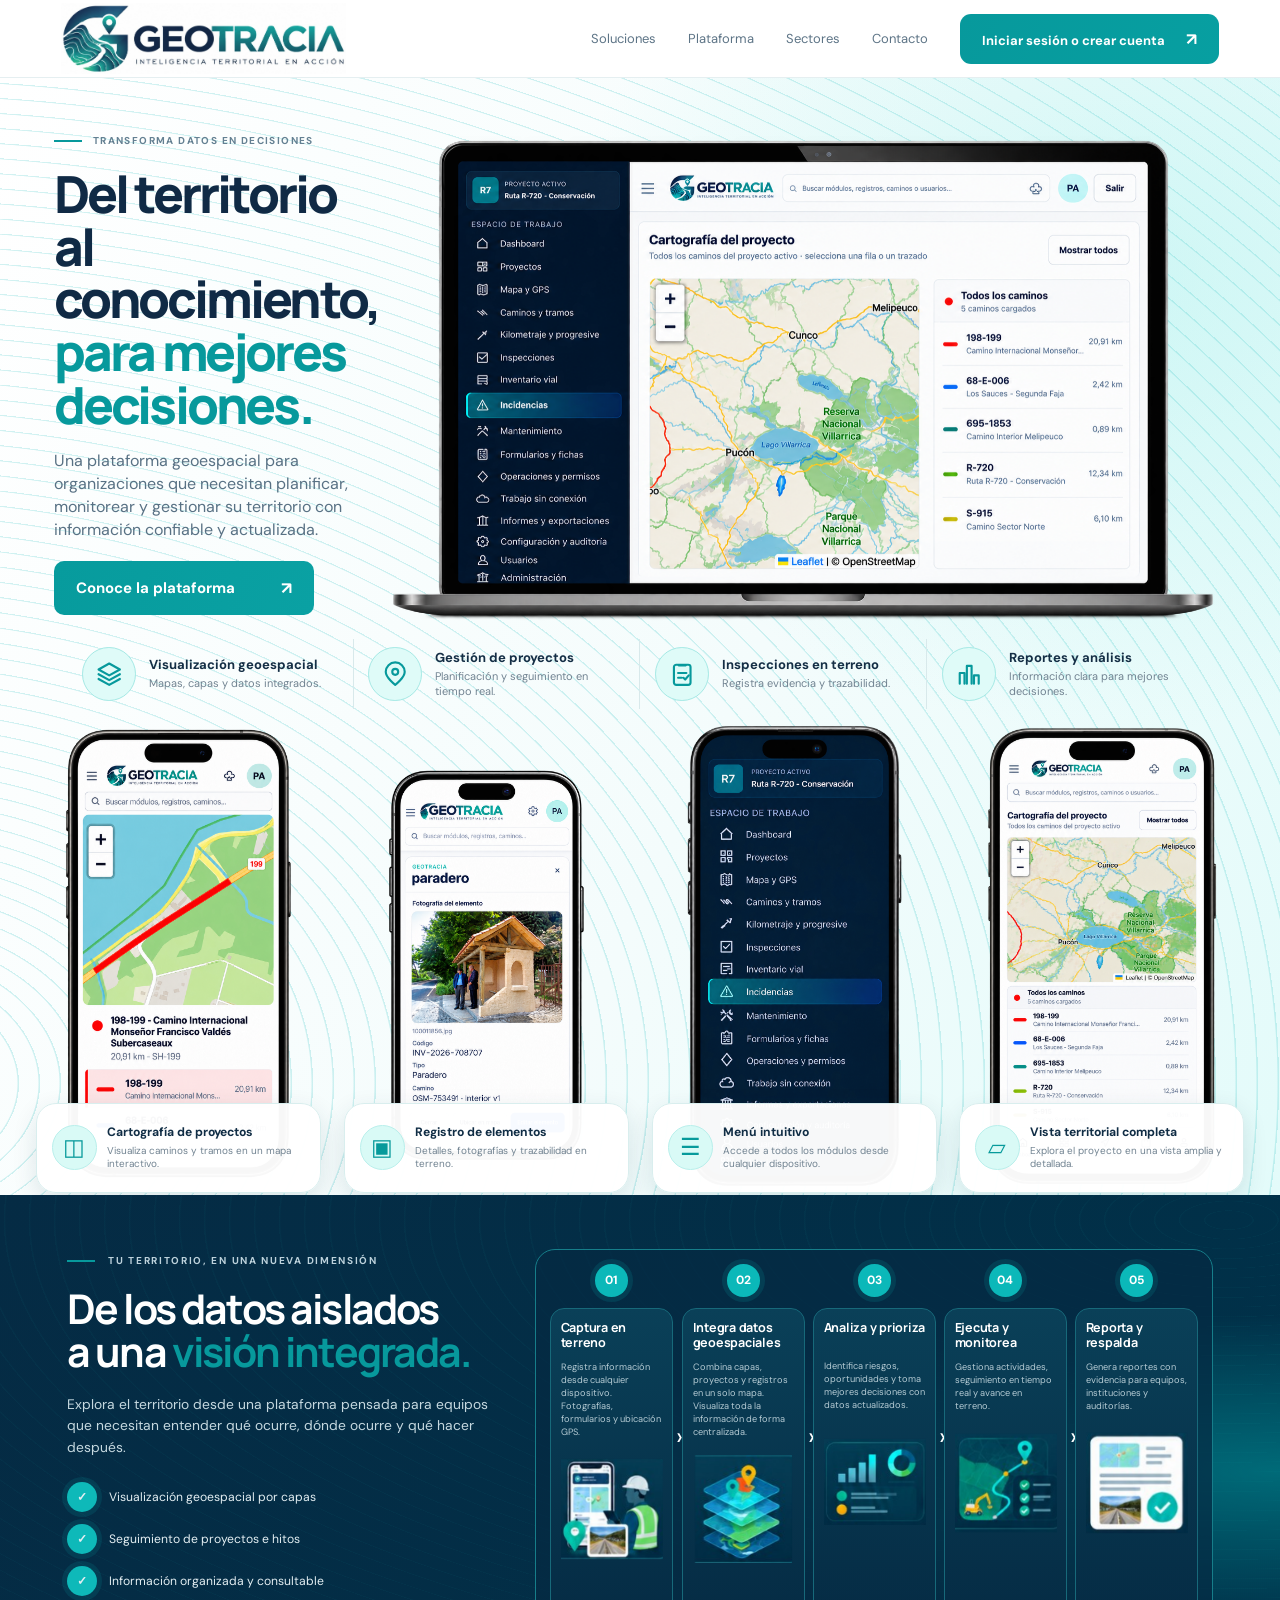
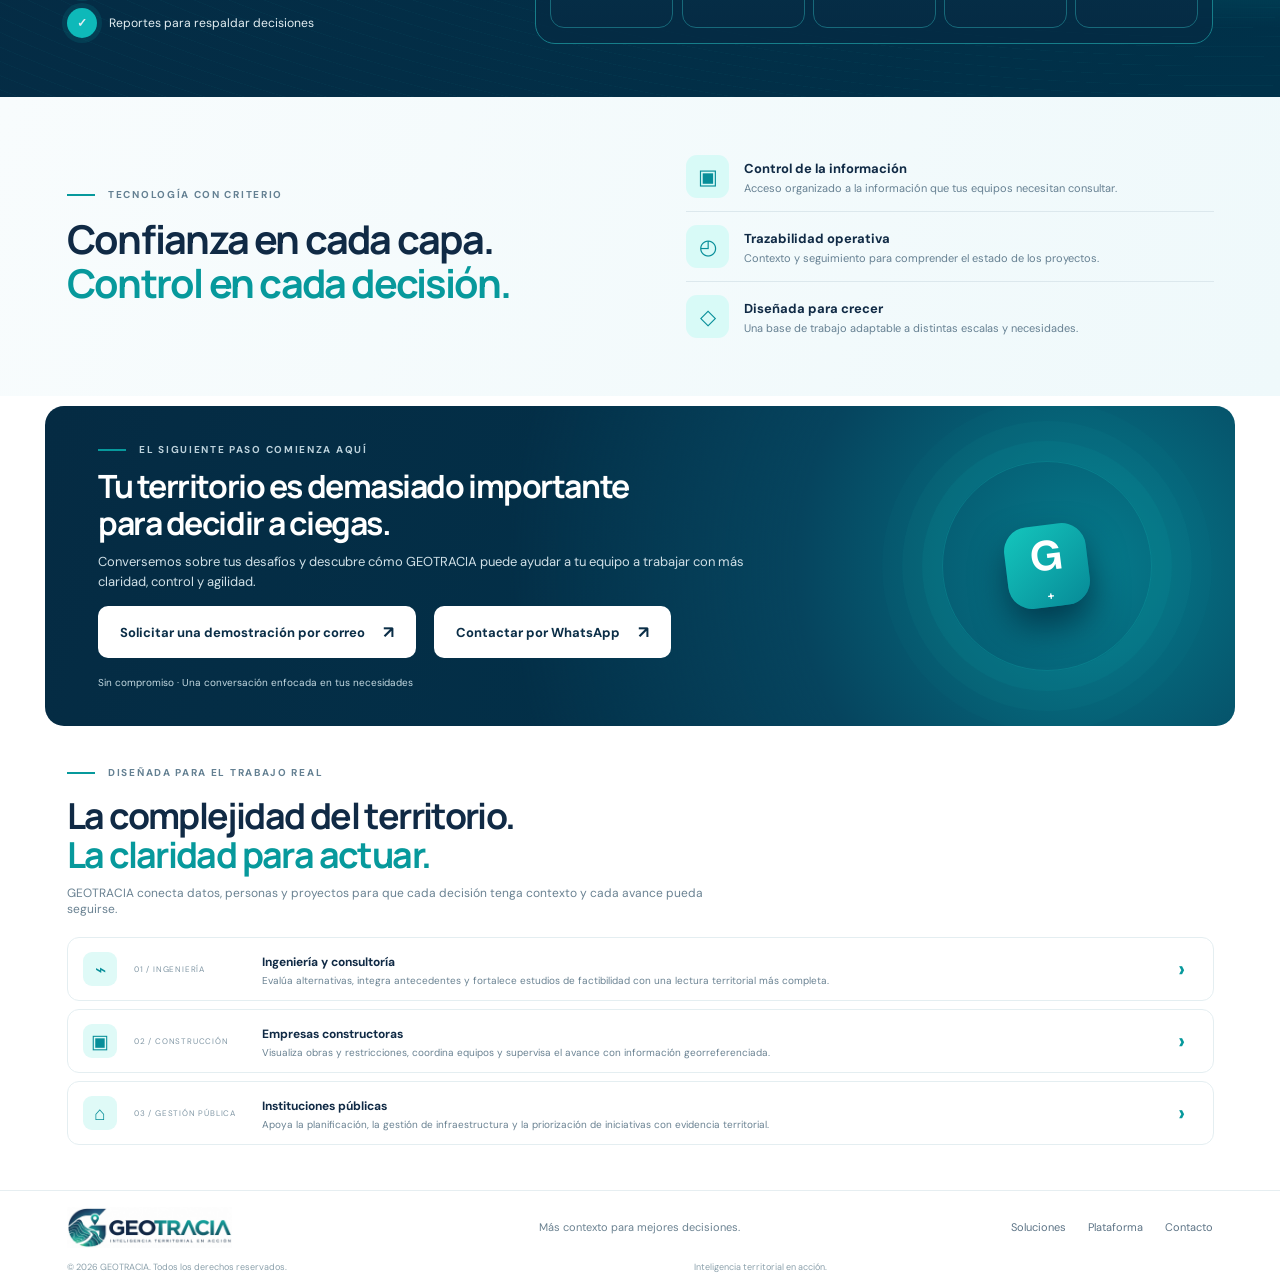
==== commit 1ea83d9a: "Estiramiento y contacto" ====
--- a/index.html
+++ b/index.html
@@ -17,7 +17,7 @@
   <button class="hamburger" aria-label="Abrir navegación" aria-expanded="false"><i></i><i></i><i></i></button>
   <nav class="nav" aria-label="Principal">
     <a href="#soluciones">Soluciones</a><a href="#plataforma">Plataforma</a><a href="#sectores">Sectores</a><a href="#contacto">Contacto</a>
-    <a class="nav-button" href="#contacto">Solicitar demostración <span>↗</span></a>
+    <a class="nav-button" href="app/">Iniciar sesión o crear cuenta <span>↗</span></a>
   </nav>
 </header>
 
@@ -67,7 +67,7 @@
     </article>
   </div>
   <div class="mobile-hero-cta">
-    <a class="primary-button" href="#contacto">Solicitar una demostración <span>↗</span></a>
+    <a class="primary-button" href="app/">Iniciar sesión o crear cuenta <span>↗</span></a>
     <div class="mobile-hero-assurances"><span>✓</span> Implementación segura <span>✓</span> Uso simple y eficiente <span>✓</span> Soporte especializado</div>
   </div>
 </section>
@@ -103,7 +103,7 @@
 
 <section class="contact-wrap" id="contacto">
   <div class="contact-panel">
-    <div class="contact-copy"><div class="kicker kicker-light"><span></span> EL SIGUIENTE PASO COMIENZA AQUÍ</div><h2>Tu territorio es demasiado importante<br>para decidir a ciegas.</h2><p>Conversemos sobre tus desafíos y descubre cómo GEOTRACIA puede ayudar a tu equipo a trabajar con más claridad, control y agilidad.</p><div class="contact-actions"><a class="light-button" href="mailto:contacto@geotracia.cl?subject=Solicitud%20de%20demostraci%C3%B3n%20GEOTRACIA">Solicitar una demostración <span>↗</span></a><small>Sin compromiso · Una conversación enfocada en tus necesidades</small></div></div>
+    <div class="contact-copy"><div class="kicker kicker-light"><span></span> EL SIGUIENTE PASO COMIENZA AQUÍ</div><h2>Tu territorio es demasiado importante<br>para decidir a ciegas.</h2><p>Conversemos sobre tus desafíos y descubre cómo GEOTRACIA puede ayudar a tu equipo a trabajar con más claridad, control y agilidad.</p><div class="contact-actions"><a class="light-button" href="mailto:teayudo@somossoftware.net?subject=Solicitud%20de%20demostraci%C3%B3n%20GEOTRACIA">Solicitar una demostración por correo <span>↗</span></a><a class="light-button" href="https://wa.me/56936519193?text=Hola%2C%20quiero%20consultar%20por%20GEOTRACIA">Contactar por WhatsApp <span>↗</span></a><small>Sin compromiso · Una conversación enfocada en tus necesidades</small></div></div>
     <div class="brand-orbit" aria-hidden="true"><span>G<sup>+</sup></span></div>
   </div>
 </section>
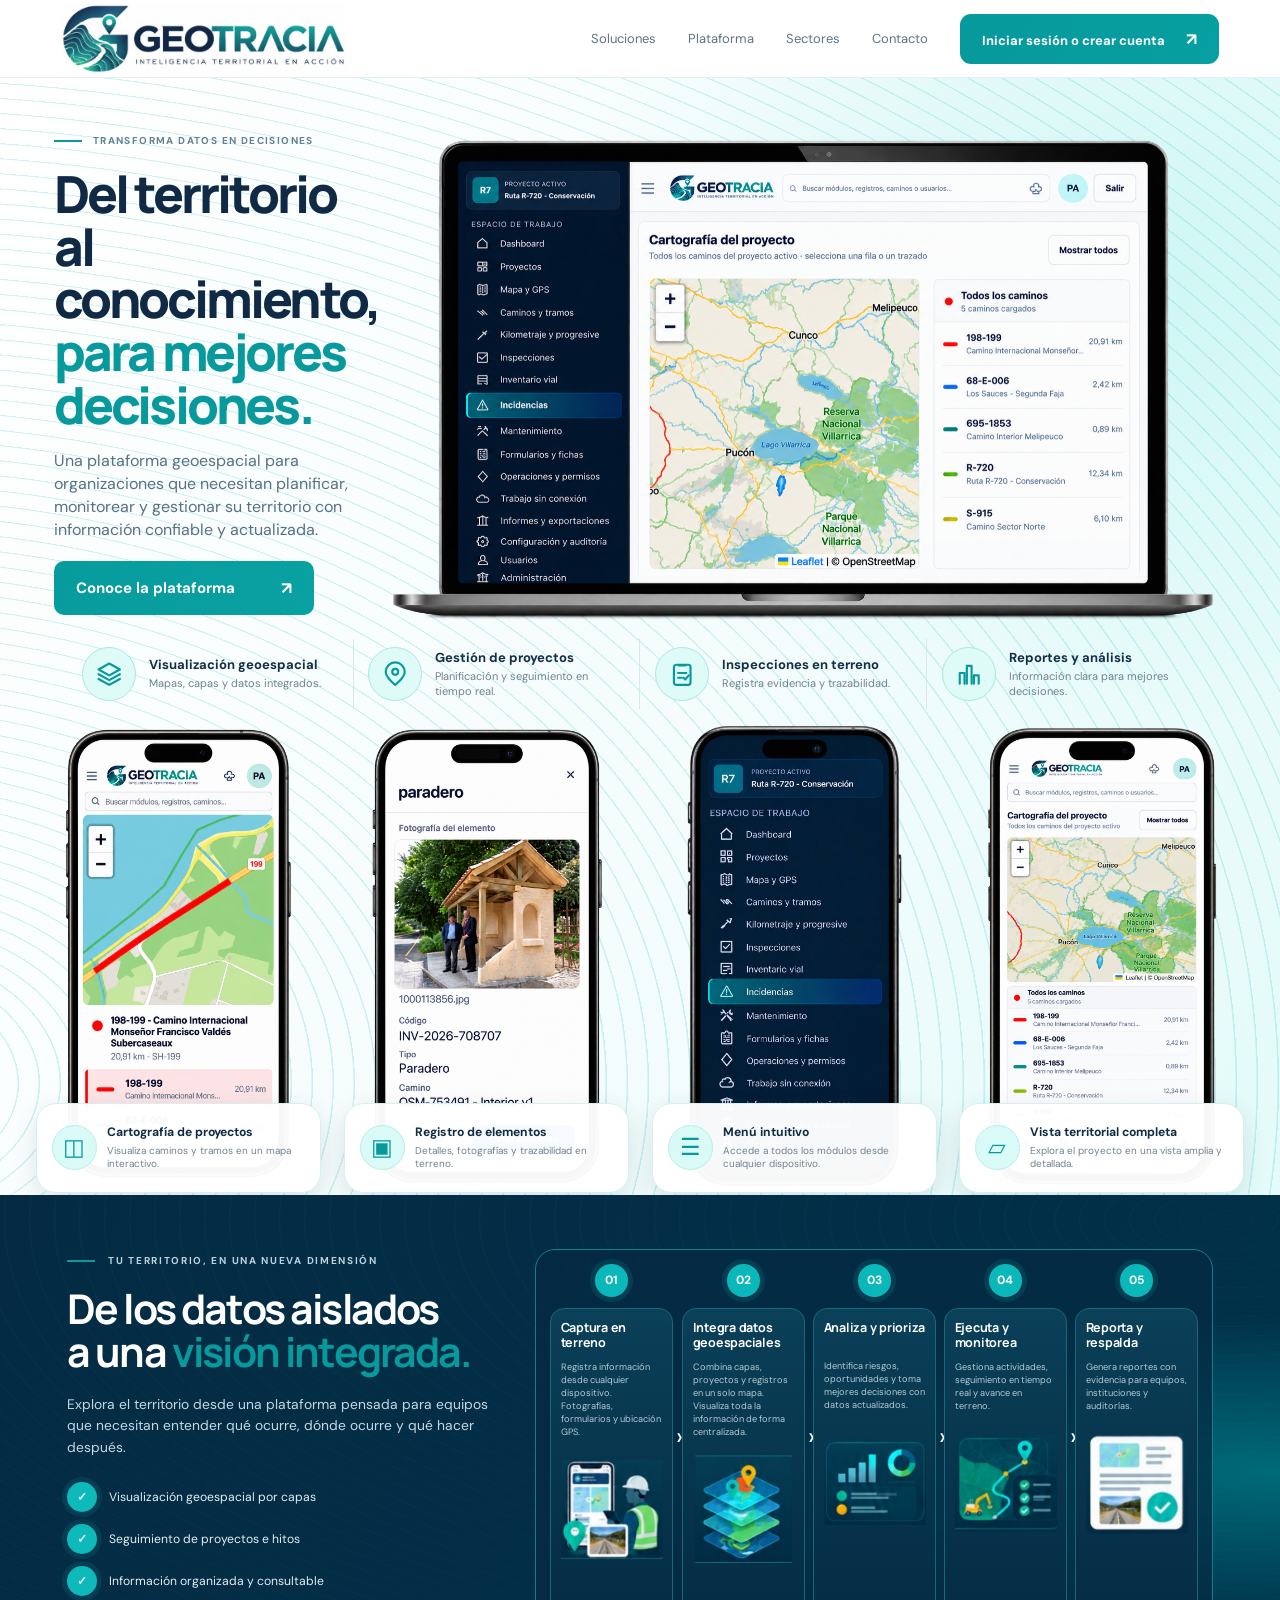
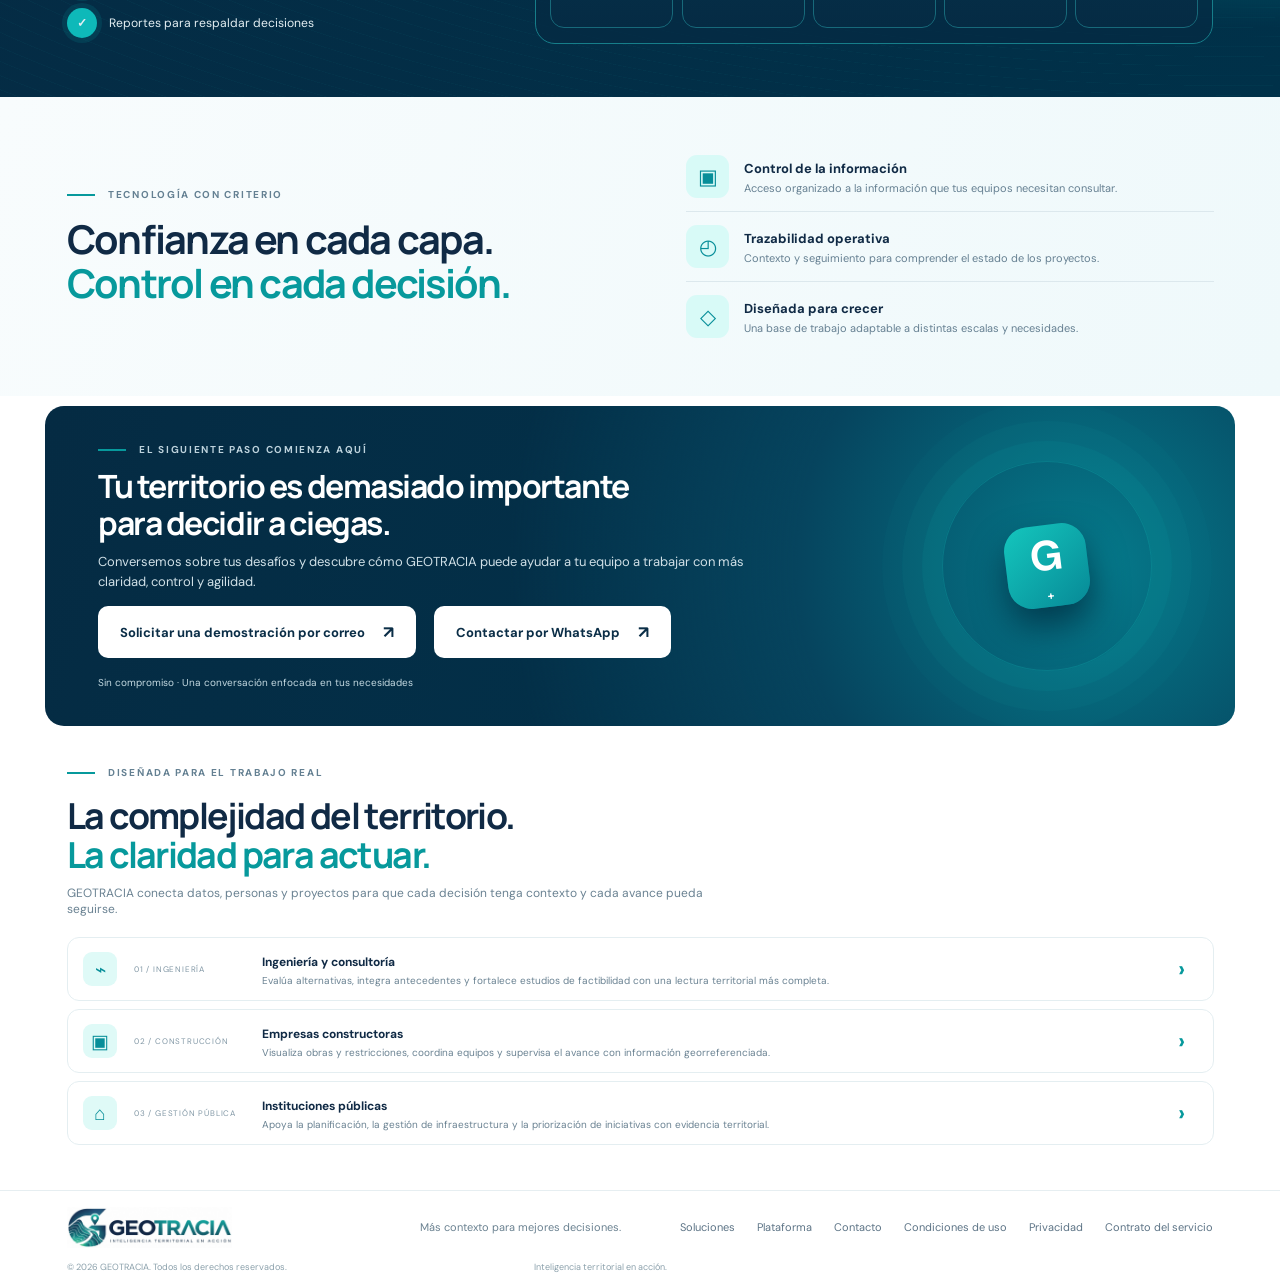
==== commit fc30ab3d: "seo" ====
--- a/index.html
+++ b/index.html
@@ -4,12 +4,64 @@
 <meta charset="utf-8">
 <meta name="viewport" content="width=device-width, initial-scale=1">
 <meta name="theme-color" content="#062a42">
-<meta name="description" content="GEOTRACIA conecta información geoespacial, proyectos y equipos para tomar mejores decisiones territoriales.">
-<title>GEOTRACIA — Inteligencia territorial en acción</title>
+<meta name="description" content="GEOTRACIA es una plataforma de inteligencia territorial para visualizar mapas, gestionar proyectos, inspeccionar obras y dar seguimiento a infraestructura con datos geoespaciales.">
+<meta name="robots" content="index,follow,max-image-preview:large,max-snippet:-1,max-video-preview:-1">
+<meta name="googlebot" content="index,follow,max-image-preview:large">
+<link rel="canonical" href="https://geotracia.cl/">
+<link rel="icon" href="/favicon.ico" sizes="any">
+<link rel="icon" type="image/png" sizes="32x32" href="/assets/favicon-32.png">
+<link rel="apple-touch-icon" href="/assets/favicon-192.png">
+<meta property="og:type" content="website">
+<meta property="og:locale" content="es_CL">
+<meta property="og:site_name" content="GEOTRACIA">
+<meta property="og:title" content="GEOTRACIA | Inteligencia territorial en acción">
+<meta property="og:description" content="Conecta mapas, proyectos, inspecciones y datos geoespaciales para planificar y gestionar el territorio con mayor claridad y trazabilidad.">
+<meta property="og:url" content="https://geotracia.cl/">
+<meta property="og:image" content="https://geotracia.cl/assets/geotracia-social-preview.jpg">
+<meta property="og:image:secure_url" content="https://geotracia.cl/assets/geotracia-social-preview.jpg">
+<meta property="og:image:type" content="image/jpeg">
+<meta property="og:image:width" content="1200">
+<meta property="og:image:height" content="630">
+<meta property="og:image:alt" content="GEOTRACIA, plataforma de inteligencia territorial con cartografía, geolocalización y gestión de obras.">
+<meta name="twitter:card" content="summary_large_image">
+<meta name="twitter:title" content="GEOTRACIA | Inteligencia territorial en acción">
+<meta name="twitter:description" content="Plataforma geoespacial para gestionar proyectos, caminos, inspecciones y datos territoriales.">
+<meta name="twitter:image" content="https://geotracia.cl/assets/geotracia-social-preview.jpg">
+<meta name="twitter:image:alt" content="GEOTRACIA, inteligencia territorial en acción.">
+<title>GEOTRACIA | Plataforma de inteligencia territorial y gestión geoespacial</title>
 <link rel="preconnect" href="https://fonts.googleapis.com">
 <link rel="preconnect" href="https://fonts.gstatic.com" crossorigin>
 <link href="https://fonts.googleapis.com/css2?family=DM+Sans:wght@400;500;600;700&family=Manrope:wght@400;500;600;700;800&display=swap" rel="stylesheet">
 <link rel="stylesheet" href="styles.css">
+
+<script type="application/ld+json">
+{
+  "@context": "https://schema.org",
+  "@graph": [
+    {
+      "@type": "Organization",
+      "@id": "https://geotracia.cl/#organization",
+      "name": "GEOTRACIA",
+      "url": "https://geotracia.cl/",
+      "logo": "https://geotracia.cl/assets/logo-geotracia.png",
+      "email": "teayudo@somossoftware.net",
+      "description": "Inteligencia territorial en acción: información geoespacial, gestión de proyectos y trazabilidad operativa."
+    },
+    {
+      "@type": "SoftwareApplication",
+      "@id": "https://geotracia.cl/#software",
+      "name": "GEOTRACIA",
+      "applicationCategory": "BusinessApplication",
+      "operatingSystem": "Web, Android",
+      "url": "https://geotracia.cl/",
+      "description": "Plataforma de inteligencia territorial para visualizar información geoespacial, gestionar proyectos e infraestructura, registrar inspecciones y generar reportes.",
+      "image": "https://geotracia.cl/assets/geotracia-social-preview.jpg",
+      "publisher": {"@id": "https://geotracia.cl/#organization"},
+      "inLanguage": "es-CL"
+    }
+  ]
+}
+</script>
 </head>
 <body>
 <header class="header">
@@ -121,7 +173,7 @@
 </main>
 <footer class="footer">
   <a class="footer-logo" href="#inicio"><img src="assets/logo-geotracia.png" alt="GEOTRACIA"></a>
-  <p>Más contexto para mejores decisiones.</p><nav><a href="#soluciones">Soluciones</a><a href="#plataforma">Plataforma</a><a href="#contacto">Contacto</a></nav>
+  <p>Más contexto para mejores decisiones.</p><nav><a href="#soluciones">Soluciones</a><a href="#plataforma">Plataforma</a><a href="#contacto">Contacto</a><a href="legal/condiciones-de-uso.html">Condiciones de uso</a><a href="legal/privacidad.html">Privacidad</a><a href="legal/contrato-servicio.html">Contrato del servicio</a></nav>
   <small>© 2026 GEOTRACIA. Todos los derechos reservados.</small><small>Inteligencia territorial en acción.</small>
 </footer>
 <script src="script.js"></script>
